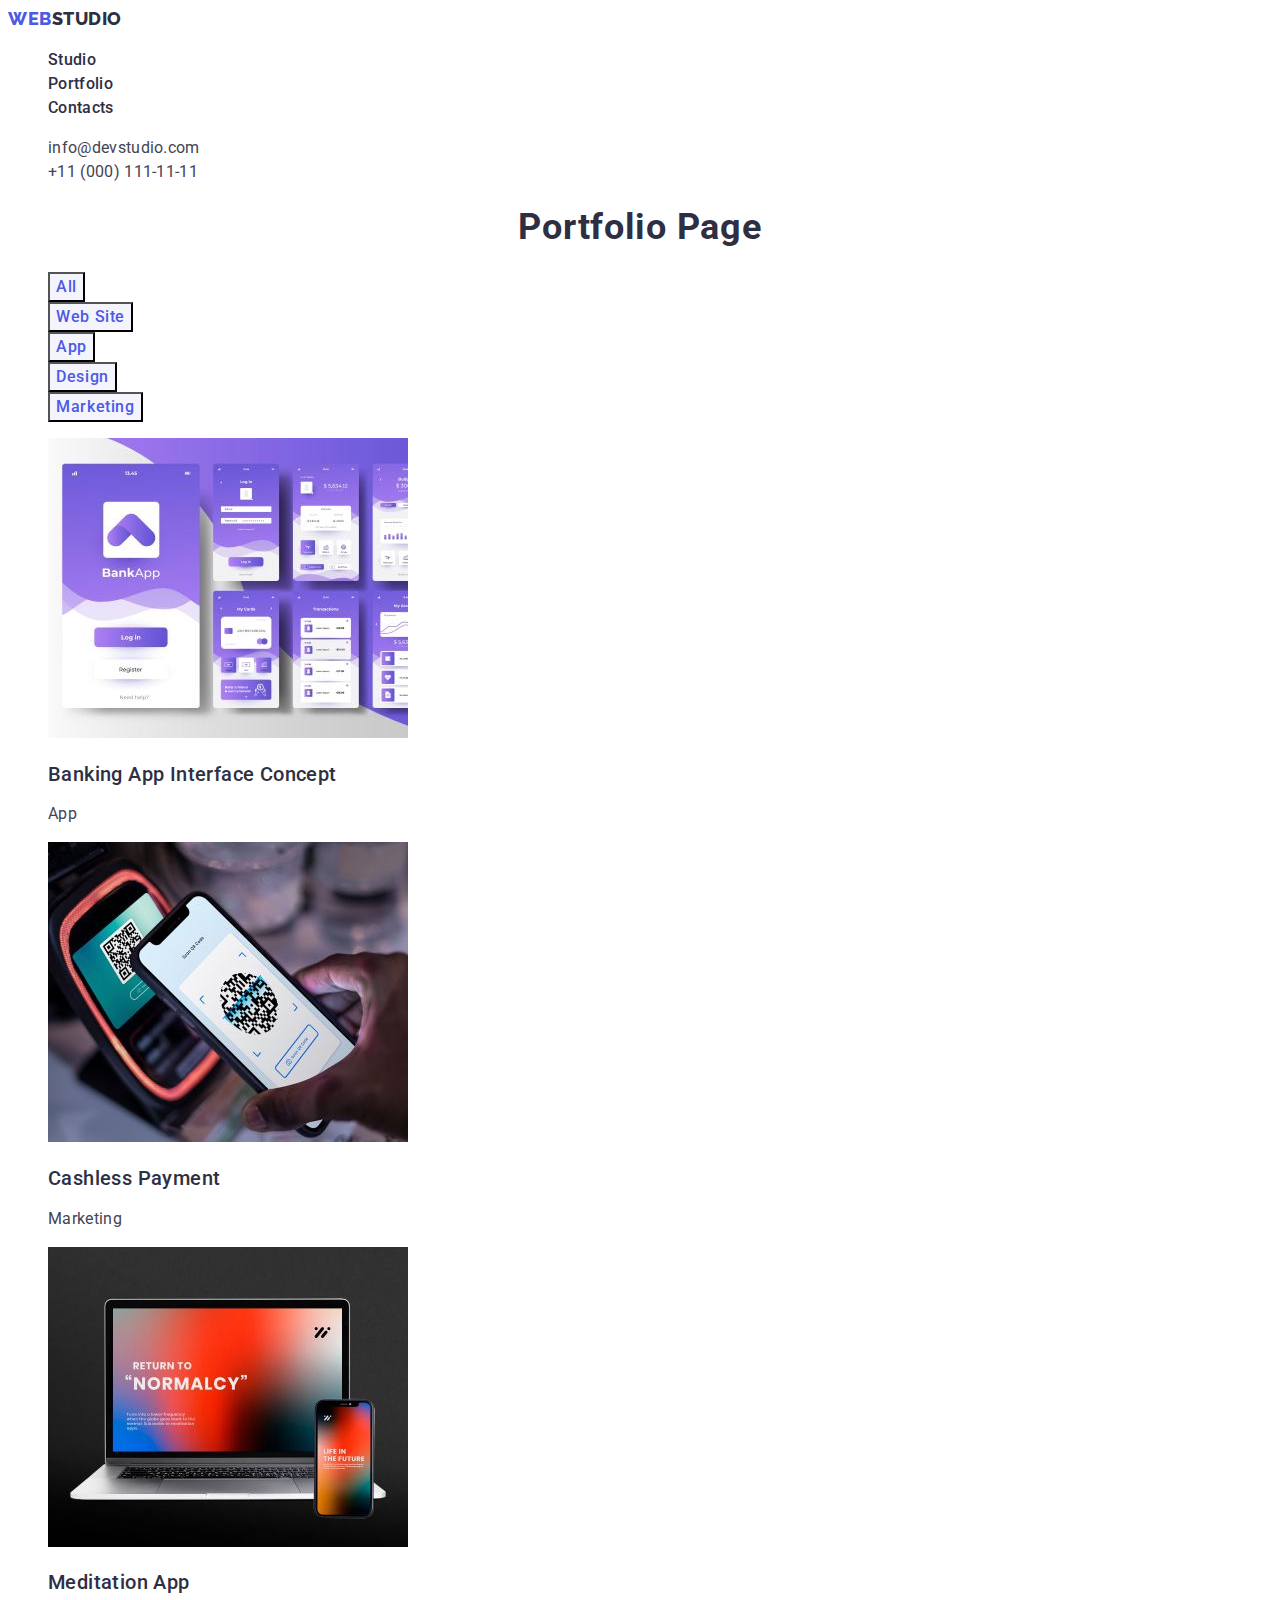
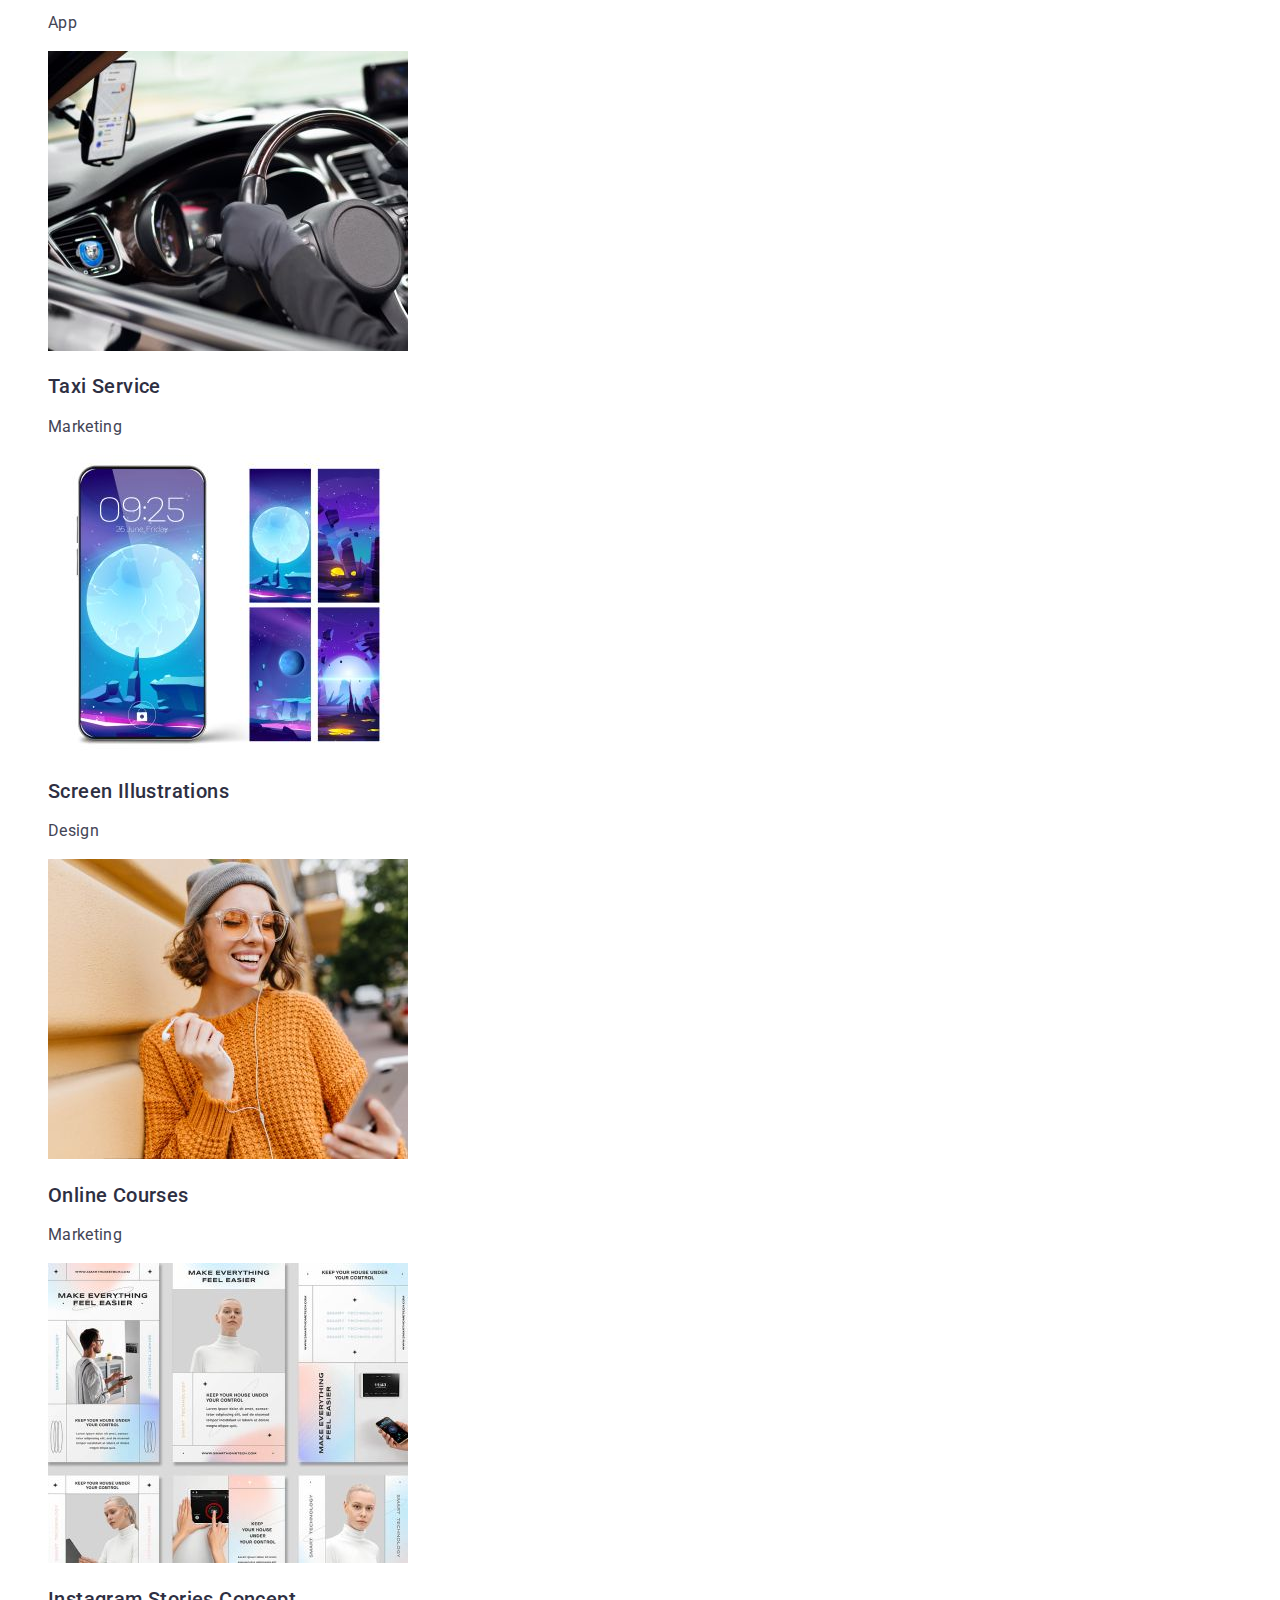
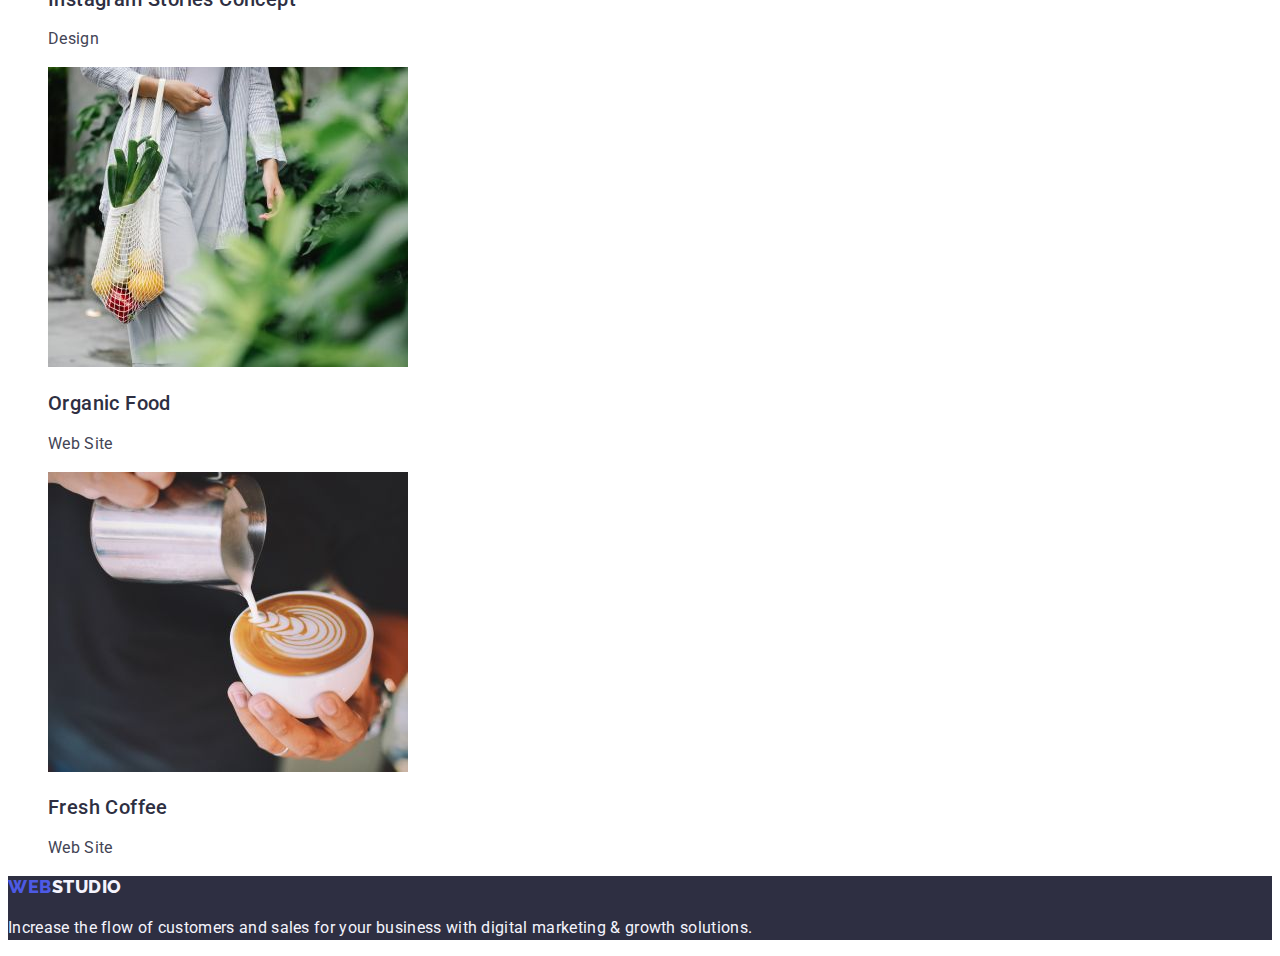
==== portfolio.html @ 9c7119ae "h2-2 done" ====
<!DOCTYPE html>
<html lang="en">
  <!-- HEAD START -->
  <head>
    <!-- META INFORMATION -->
    <meta charset="UTF-8" />
    <meta http-equiv="X-UA-Compatible" content="IE=edge" />
    <meta name="viewport" content="width=device-width, initial-scale=1.0" />
    <meta name="description" content="WebStudio" />
    <!-- TITLE -->
    <title>WebStudio</title>
    <!-- FAVICON -->
    <link
      rel="shortcut icon"
      href="./images/icons/site_logo.svg"
      type="image/svg"
    />
    <!-- NORMALIZE -->
    <link
      rel="stylesheet"
      href="node_modules/modern-normalize/modern-normalize.css"
    />
    <!-- FONTS -->
    <link rel="preconnect" href="https://fonts.googleapis.com" />
    <link rel="preconnect" href="https://fonts.gstatic.com" crossorigin />
    <link
      href="https://fonts.googleapis.com/css2?family=Raleway:wght@800&family=Roboto:wght@400;500;700;900&display=swap"
      rel="stylesheet"
    />
    <!-- STYLES -->
    <link rel="stylesheet" href="./css/styles.css" />
  </head>
  <!-- HEAD END -->
  <!-- ------------------------------------------------------------------------------ -->
  <!-- BODY START -->
  <body>
    <!-- HEADER START -->
    <header class="header">
      <!-- NAVIGATION -->
      <nav class="site-nav">
        <!-- SITE LOGO -->
        <a class="site-logo link" href="./index.html" aria-label="site-logo">
          Web<span class="site-logo-text">Studio</span>
        </a>
        <!-- Link list -->
        <ul class="nav-list list">
          <li class="nav-list-item">
            <a
              class="nav-list-link link"
              href="./index.html"
              aria-label="link to main page"
            >
              Studio
            </a>
          </li>
          <li class="nav-list-item">
            <a
              class="nav-list-link link"
              href="./portfolio.html"
              aria-label="link to portfolio page"
            >
              Portfolio
            </a>
          </li>
          <li class="nav-list-item">
            <a class="nav-list-link link" href="" aria-label="link to contacts"
              >Contacts</a
            >
          </li>
        </ul>
      </nav>
      <!-- CONTACTS -->
      <address class="contacts">
        <ul class="contacts-list list">
          <li class="contacts-list-item">
            <a
              class="contacts-list-link link"
              href="mailto:info@devstudio.com"
              aria-label="email to webstudio team"
            >
              info@devstudio.com
            </a>
          </li>
          <li class="contacts-list-item">
            <a
              class="contacts-list-link link"
              href="tel:+110001111111"
              aria-label="call to webstudio team"
            >
              +11 (000) 111-11-11
            </a>
          </li>
        </ul>
      </address>
    </header>
    <!-- HEADER END -->
    <!-- ------------------------------------------------------------------------------ -->
    <!-- MAIN START -->
    <main>
      <!-- PROJECT SECTION START -->
      <section class="projects">
        <h1 class="title">Portfolio page</h1>
        <!-- FILTERS LIST-->
        <ul class="filters-list list">
          <li class="filters-list-item">
            <button
              class="filters-button button"
              type="button"
              aria-label="all filter"
            >
              All
            </button>
          </li>
          <li class="filters-list-item">
            <button
              class="filters-button button"
              type="button"
              aria-label="website filter"
            >
              Web Site
            </button>
          </li>
          <li class="filters-list-item">
            <button
              class="filters-button button"
              type="button"
              aria-label="app filter"
            >
              App
            </button>
          </li>
          <li class="filters-list-item">
            <button
              class="filters-button button"
              type="button"
              aria-label="design filter"
            >
              Design
            </button>
          </li>
          <li class="filters-list-item">
            <button
              class="filters-button button"
              type="button"
              aria-label="marketing filter"
            >
              Marketing
            </button>
          </li>
        </ul>
        <!-- PROJECT LIST-->
        <ul class="projects-list list">
          <!-- PROJECT 1 -->
          <li>
            <a class="project-list-link link" href="#" aria-label="banking app">
              <img
                src="./images/portfolio/img_1.jpg"
                alt="template banking app"
                width="360"
                height="300"
              />
              <h2 class="subtitle">Banking App Interface Concept</h2>
              <p class="projects-list-description">App</p>
            </a>
          </li>
          <!-- PROJECT 2 -->
          <li>
            <a
              class="project-list-link link"
              href="#"
              aria-label="cashless payment app"
            >
              <img
                src="./images/portfolio/img_2.jpg"
                alt="phone scanning qr-code for pay"
                width="360"
                height="300"
              />
              <h2 class="subtitle">Cashless Payment</h2>
              <p class="projects-list-description">Marketing</p>
            </a>
          </li>
          <!-- PROJECT 3 -->
          <li>
            <a
              class="project-list-link link"
              href="#"
              aria-label="meditation app"
            >
              <img
                src="./images/portfolio/img_3.jpg"
                alt="template meditation app"
                width="360"
                height="300"
              />
              <h2 class="subtitle">Meditation App</h2>
              <p class="projects-list-description">App</p>
            </a>
          </li>
          <!-- PROJECT 4 -->
          <li>
            <a
              class="project-list-link link"
              href="#"
              aria-label="marketing taxi"
            >
              <img
                src="./images/portfolio/img_4.jpg"
                alt="cab driver in car"
                width="360"
                height="300"
              />
              <h2 class="subtitle">Taxi Service</h2>
              <p class="projects-list-description">Marketing</p>
            </a>
          </li>
          <!-- PROJECT 5 -->
          <li>
            <a
              class="project-list-link link"
              href="#"
              aria-label="wallpapers app"
            >
              <img
                src="./images/portfolio/img_5.jpg"
                alt="wallpapers for phones"
                width="360"
                height="300"
              />
              <h2 class="subtitle">Screen Illustrations</h2>
              <p class="projects-list-description">Design</p>
            </a>
          </li>
          <!-- PROJECT 6 -->
          <li>
            <a
              class="project-list-link link"
              href="#"
              aria-label="marketing online courses"
            >
              <img
                src="./images/portfolio/img_6.jpg"
                alt="smiling young woman"
                width="360"
                height="300"
              />
              <h2 class="subtitle">Online Courses</h2>
              <p class="projects-list-description">Marketing</p>
            </a>
          </li>
          <!-- PROJECT 7 -->
          <li>
            <a
              class="project-list-link link"
              href="#"
              aria-label="design stories for instagram"
            >
              <img
                src="./images/portfolio/img_7.jpg"
                alt="template stories for instagram"
                width="360"
                height="300"
              />
              <h2 class="subtitle">Instagram Stories Concept</h2>
              <p class="projects-list-description">Design</p>
            </a>
          </li>
          <!-- PROJECT 8 -->
          <li>
            <a
              class="project-list-link link"
              href="#"
              aria-label="organic food web site"
            >
              <img
                src="./images/portfolio/img_8.jpg"
                alt="women with full bag of organic food "
                width="360"
                height="300"
              />
              <h2 class="subtitle">Organic Food</h2>
              <p class="projects-list-description">Web Site</p>
            </a>
          </li>
          <!-- PROJECT 9 -->
          <li>
            <a
              class="project-list-link link"
              href="#"
              aria-label="fresh coffee web site"
            >
              <img
                src="./images/portfolio/img_9.jpg"
                alt="making cappuccino"
                width="360"
                height="300"
              />
              <h2 class="subtitle">Fresh Coffee</h2>
              <p class="projects-list-description">Web Site</p>
            </a>
          </li>
        </ul>
      </section>
      <!-- PROJECT SECTION END -->
      <!-- ------------------------------------------------------------------------------ -->
    </main>
    <!-- MAIN END -->
    <!-- ------------------------------------------------------------------------------ -->
    <!-- FOOTER START -->
    <footer class="footer">
      <a class="footer-logo link" href="./index.html">
        Web<span class="footer-logo-text">Studio</span>
      </a>
      <p class="footer-description">
        Increase the flow of customers and sales for your business with digital
        marketing &amp; growth solutions.
      </p>
    </footer>
    <!-- FOOTER END -->
    <!-- ------------------------------------------------------------------------------ -->
  </body>
  <!-- BODY END -->
  <!-- ------------------------------------------------------------------------------ -->
</html>
---- css/styles.css ----
/* ------------------------------------------------------------------------------------------------- */
/* VARIABLES */
/* ------------------------------------------------------------------------------------------------- */
:root {
  /* FONTS */
  --primary-font: Roboto, sans-serif;
  --logo-font: Raleway, sans-serif;
  --letter-spacing: 0.02em;
  /* COLORS */
  --primary-brand-color: #4d5ae5;
  --pressed-state-color: #404bbf;
  --dark-color: #2e2f42;
  --success-color: #31d0aa;
  --text-color: #434455;
  --subtle-text-color: #8e8f99;
  --accent-color: #e7e9fc;
  --light-color: #f4f4fd;
  --white-color: #ffffff;
  /*
    --modal-overlay-color:rgb(46, 47, 66,.4);
    --hero-background-color:rgba(46, 47, 66,.7);
    --modal-background-color:linear-gradient(0deg, rgba(46, 47, 66, 0.4), rgba(46, 47, 66, 0.4)),
                                linear-gradient(0deg, #FCFCFC, #FCFCFC)
     */
}
/* ------------------------------------------------------------------------------------------------- */
/* COMMON STYLES START*/
/* ------------------------------------------------------------------------------------------------- */
body {
  font-family: var(--primary-font);
  /* font-size: 16px; */
  line-height: 1.5;
  letter-spacing: var(--letter-spacing);
  color: var(--text-color);
  background-color: var(--white-color);
}
h1,
h2,
h3 {
  text-transform: capitalize;
}

.list {
  list-style: none;
}

.link {
  color: currentColor;
  text-decoration: none;
}
/* h2 */
.title {
  font-size: 36px;
  font-weight: 700;
  line-height: 1.11;
  color: var(--dark-color);
  letter-spacing: var(--letter-spacing);
  text-align: center;
}
/* h3 */
.subtitle {
  font-size: 20px;
  font-weight: 500;
  line-height: 1.2;
  color: var(--dark-color);
  letter-spacing: var(--letter-spacing);
}

.button {
  font-family: inherit;
  font-size: inherit;
  font-weight: 500;
  line-height: 1.5;
  letter-spacing: 0.04em;
  text-align: center;
  /* text-transform: capitalize; */
}
.button:hover,
.button:focus {
  background-color: var(--pressed-state-color);
  cursor: pointer;
}
/* COMMON STYLES END*/

/* ------------------------------------------------------------------------------------------------- */
/* HEADER START*/
/* ------------------------------------------------------------------------------------------------- */

/* NAVIGATION */

/* SITE LOGO */
.site-logo,
.footer-logo {
  font-family: var(--logo-font);
  font-size: 18px;
  font-weight: 800;
  line-height: 1.17;
  color: var(--primary-brand-color);
  text-transform: uppercase;
  letter-spacing: 0.03em;
}

.site-logo-text {
  color: var(--dark-color);
}
/* NAVIGATION LIST */
.nav-list-link {
  font-weight: 500;
  color: var(--dark-color);
}

.nav-list-link:hover,
.nav-list-link:focus {
  color: var(--pressed-state-color);
}

/* ACTIVE PAGE */
.link--active {
  color: var(--pressed-state-color);
}

/* CONTACTS */
.contacts {
  font-style: normal;
  color: var(--text-color);
}
.contacts-list-link[href='mailto:info@devstudio.com']:hover,
.contacts-list-link[href='mailto:info@devstudio.com']:focus {
  color: var(--pressed-state-color);
}

/* HEADER END*/

/* ------------------------------------------------------------------------------------------------- */
/* MAIN START */
/* ------------------------------------------------------------------------------------------------- */

/* HERO */
.hero {
  background-color: var(--dark-color);
  text-align: center;
}
.hero-title {
  font-size: 56px;
  font-weight: 700;
  line-height: 1.07;
  color: var(--white-color);
  letter-spacing: var(--letter-spacing);
}
.hero-title-word {
  text-transform: lowercase;
}

.hero-button {
  color: var(--white-color);
  background-color: var(--primary-brand-color);
}

/* ------------------------------------------------------------------------------------------------- */

/* FEATURES */

/* ------------------------------------------------------------------------------------------------- */

/* SERVICES */

/* ------------------------------------------------------------------------------------------------- */

/* TEAM */

/* ------------------------------------------------------------------------------------------------- */
.team {
  background-color: var(--light-color);
  text-align: center;
}
.team-list-item {
  background-color: var(--white-color);
}
.team-list-description {
  text-transform: capitalize;
}
/* MAIN END */
/* ------------------------------------------------------------------------------------------------- */
/* FOOTER START*/
/* ------------------------------------------------------------------------------------------------- */
.footer {
  background-color: var(--dark-color);
}
.footer-logo-text {
  color: var(--light-color);
}
.footer-description {
  color: var(--light-color);
}

/* FOOTER END */

/* ------------------------------------------------------------------------------------------------- */
/* PORTFOLIO START*/
/* ------------------------------------------------------------------------------------------------- */

/* FILTERS */
.filters-button {
  color: var(--primary-brand-color);
  background-color: var(--light-color);
}
.filters-button:hover,
.filters-button:focus {
  color: var(--white-color);
}
/* PROJECTS */
.projects-list-description {
  text-transform: capitalize;
}
/* PORTFOLIO END*/
/* ------------------------------------------------------------------------------------------------- */
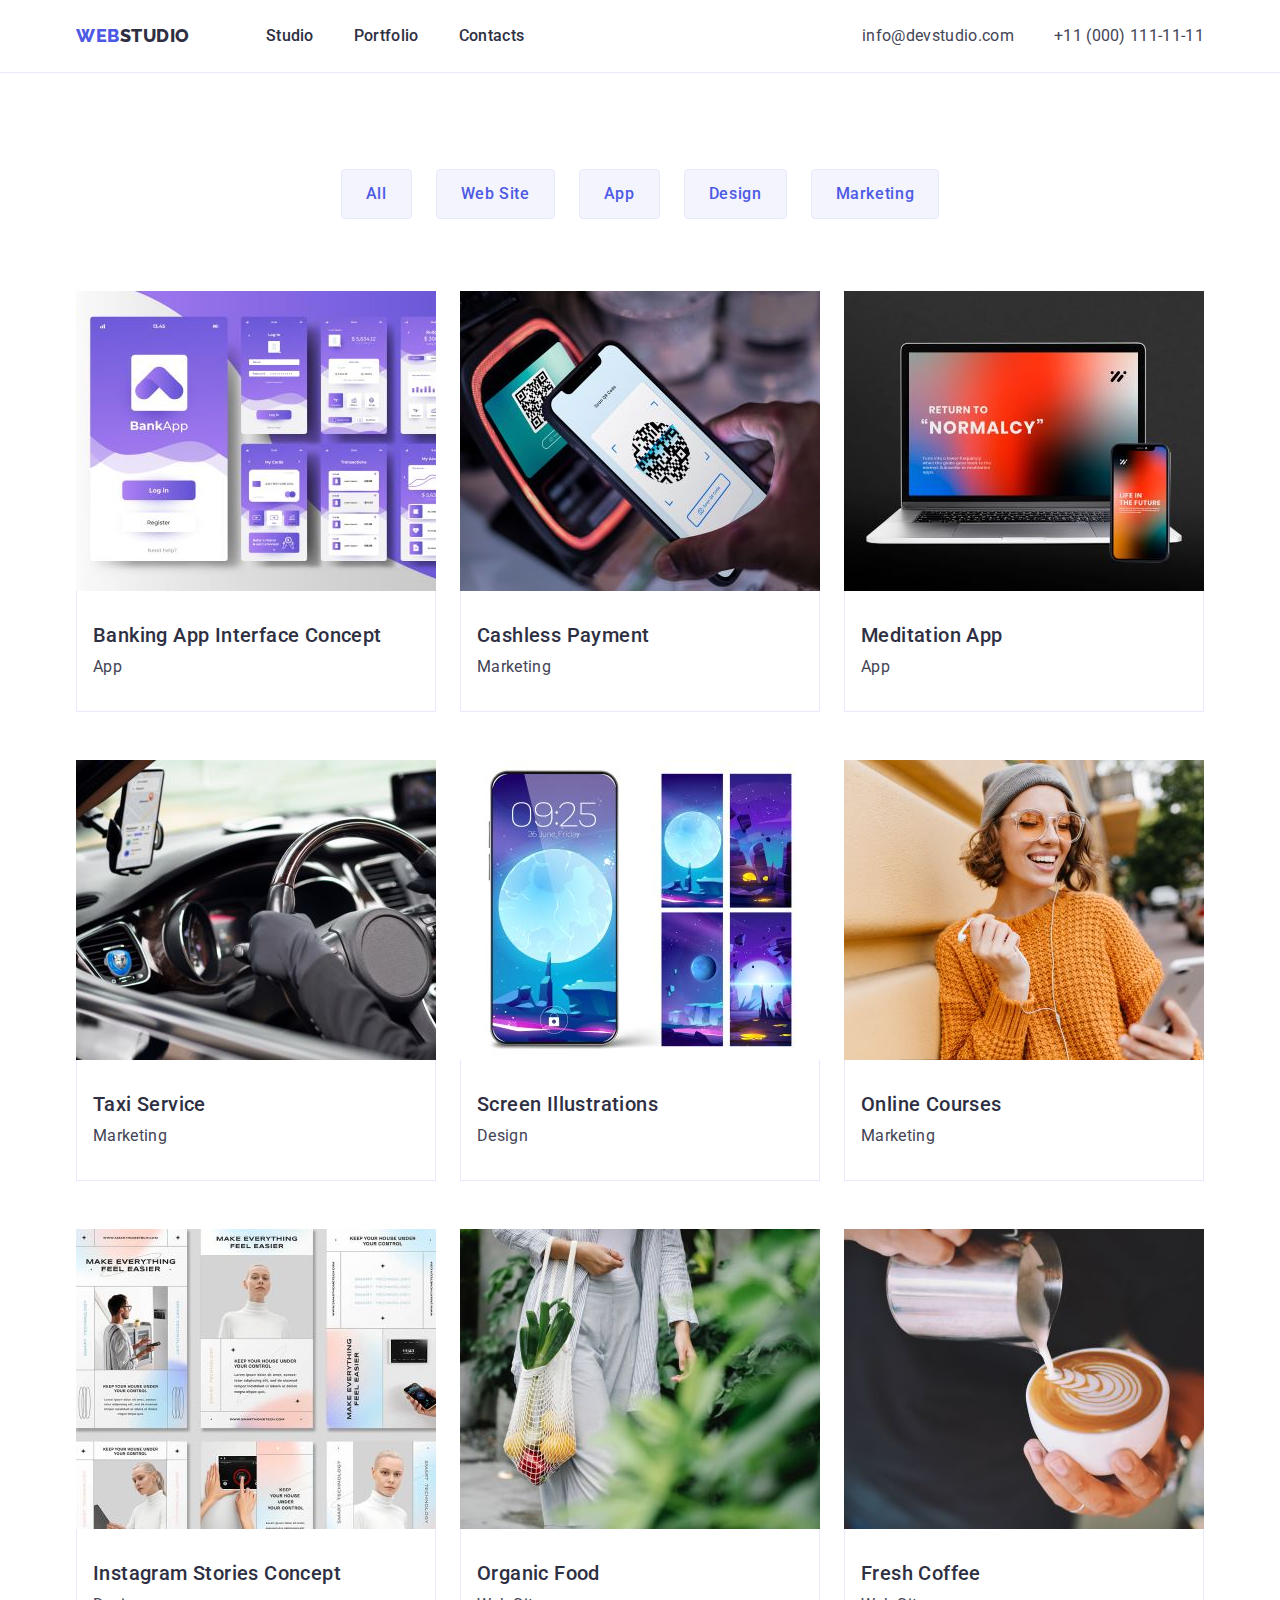
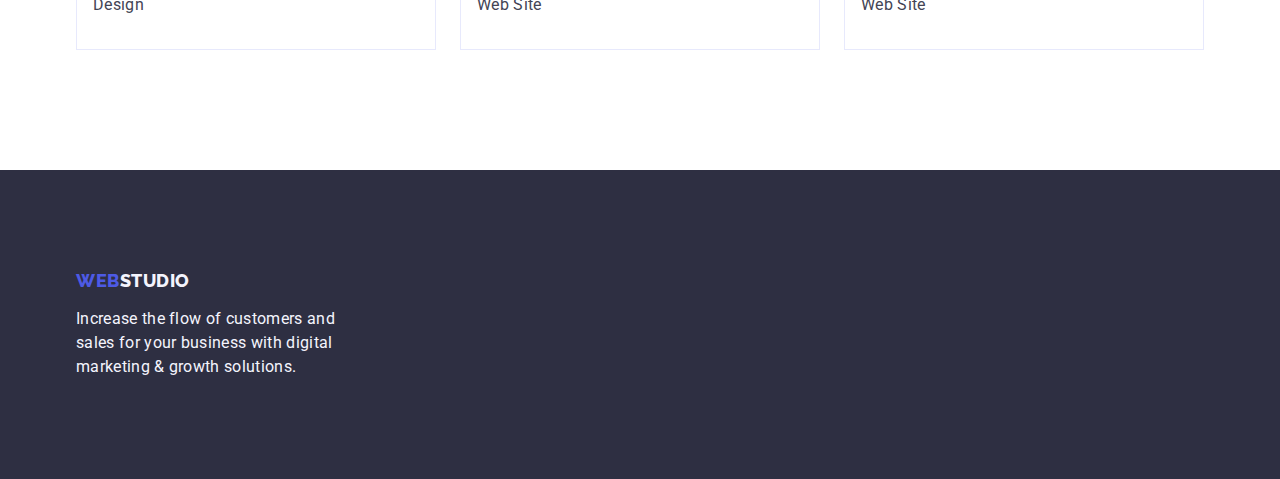
==== commit fbb9a189: "hw-03-done" ====
--- a/portfolio.html
+++ b/portfolio.html
@@ -18,7 +18,7 @@
     <!-- NORMALIZE -->
     <link
       rel="stylesheet"
-      href="node_modules/modern-normalize/modern-normalize.css"
+      href="https://cdnjs.cloudflare.com/ajax/libs/modern-normalize/2.0.0/modern-normalize.min.css"
     />
     <!-- FONTS -->
     <link rel="preconnect" href="https://fonts.googleapis.com" />
@@ -36,270 +36,299 @@
   <body>
     <!-- HEADER START -->
     <header class="header">
-      <!-- NAVIGATION -->
-      <nav class="site-nav">
-        <!-- SITE LOGO -->
-        <a class="site-logo link" href="./index.html" aria-label="site-logo">
-          Web<span class="site-logo-text">Studio</span>
-        </a>
-        <!-- Link list -->
-        <ul class="nav-list list">
-          <li class="nav-list-item">
-            <a
-              class="nav-list-link link"
-              href="./index.html"
-              aria-label="link to main page"
-            >
-              Studio
-            </a>
-          </li>
-          <li class="nav-list-item">
-            <a
-              class="nav-list-link link"
-              href="./portfolio.html"
-              aria-label="link to portfolio page"
-            >
-              Portfolio
-            </a>
-          </li>
-          <li class="nav-list-item">
-            <a class="nav-list-link link" href="" aria-label="link to contacts"
-              >Contacts</a
-            >
-          </li>
-        </ul>
-      </nav>
-      <!-- CONTACTS -->
-      <address class="contacts">
-        <ul class="contacts-list list">
-          <li class="contacts-list-item">
-            <a
-              class="contacts-list-link link"
-              href="mailto:info@devstudio.com"
-              aria-label="email to webstudio team"
-            >
-              info@devstudio.com
-            </a>
-          </li>
-          <li class="contacts-list-item">
-            <a
-              class="contacts-list-link link"
-              href="tel:+110001111111"
-              aria-label="call to webstudio team"
-            >
-              +11 (000) 111-11-11
-            </a>
-          </li>
-        </ul>
-      </address>
+      <div class="container centered">
+        <!-- NAVIGATION -->
+        <nav class="site-nav centered">
+          <!-- SITE LOGO -->
+          <a class="site-logo link" href="./index.html" aria-label="site-logo">
+            Web<span class="site-logo--light">Studio</span>
+          </a>
+          <!-- Link list -->
+          <ul class="nav-list centered list">
+            <li class="nav-list-item">
+              <a
+                class="nav-list-link link"
+                href="./index.html"
+                aria-label="link to main page"
+              >
+                Studio
+              </a>
+            </li>
+            <li class="nav-list-item">
+              <a
+                class="nav-list-link link"
+                href="./portfolio.html"
+                aria-label="link to portfolio page"
+              >
+                Portfolio
+              </a>
+            </li>
+            <li class="nav-list-item">
+              <a
+                class="nav-list-link link"
+                href=""
+                aria-label="link to contacts"
+                >Contacts</a
+              >
+            </li>
+          </ul>
+        </nav>
+        <!-- CONTACTS -->
+        <address class="contacts">
+          <ul class="contacts-list centered list">
+            <li class="contacts-list-item">
+              <a
+                class="contacts-list-link link"
+                href="mailto:info@devstudio.com"
+                aria-label="email to webstudio team"
+              >
+                info@devstudio.com
+              </a>
+            </li>
+            <li class="contacts-list-item">
+              <a
+                class="contacts-list-link link"
+                href="tel:+110001111111"
+                aria-label="call to webstudio team"
+              >
+                +11 (000) 111-11-11
+              </a>
+            </li>
+          </ul>
+        </address>
+      </div>
     </header>
     <!-- HEADER END -->
     <!-- ------------------------------------------------------------------------------ -->
     <!-- MAIN START -->
     <main>
       <!-- PROJECT SECTION START -->
-      <section class="projects">
-        <h1 class="title">Portfolio page</h1>
-        <!-- FILTERS LIST-->
-        <ul class="filters-list list">
-          <li class="filters-list-item">
-            <button
-              class="filters-button button"
-              type="button"
-              aria-label="all filter"
-            >
-              All
-            </button>
-          </li>
-          <li class="filters-list-item">
-            <button
-              class="filters-button button"
-              type="button"
-              aria-label="website filter"
-            >
-              Web Site
-            </button>
-          </li>
-          <li class="filters-list-item">
-            <button
-              class="filters-button button"
-              type="button"
-              aria-label="app filter"
-            >
-              App
-            </button>
-          </li>
-          <li class="filters-list-item">
-            <button
-              class="filters-button button"
-              type="button"
-              aria-label="design filter"
-            >
-              Design
-            </button>
-          </li>
-          <li class="filters-list-item">
-            <button
-              class="filters-button button"
-              type="button"
-              aria-label="marketing filter"
-            >
-              Marketing
-            </button>
-          </li>
-        </ul>
-        <!-- PROJECT LIST-->
-        <ul class="projects-list list">
-          <!-- PROJECT 1 -->
-          <li>
-            <a class="project-list-link link" href="#" aria-label="banking app">
-              <img
-                src="./images/portfolio/img_1.jpg"
-                alt="template banking app"
-                width="360"
-                height="300"
-              />
-              <h2 class="subtitle">Banking App Interface Concept</h2>
-              <p class="projects-list-description">App</p>
-            </a>
-          </li>
-          <!-- PROJECT 2 -->
-          <li>
-            <a
-              class="project-list-link link"
-              href="#"
-              aria-label="cashless payment app"
-            >
-              <img
-                src="./images/portfolio/img_2.jpg"
-                alt="phone scanning qr-code for pay"
-                width="360"
-                height="300"
-              />
-              <h2 class="subtitle">Cashless Payment</h2>
-              <p class="projects-list-description">Marketing</p>
-            </a>
-          </li>
-          <!-- PROJECT 3 -->
-          <li>
-            <a
-              class="project-list-link link"
-              href="#"
-              aria-label="meditation app"
-            >
-              <img
-                src="./images/portfolio/img_3.jpg"
-                alt="template meditation app"
-                width="360"
-                height="300"
-              />
-              <h2 class="subtitle">Meditation App</h2>
-              <p class="projects-list-description">App</p>
-            </a>
-          </li>
-          <!-- PROJECT 4 -->
-          <li>
-            <a
-              class="project-list-link link"
-              href="#"
-              aria-label="marketing taxi"
-            >
-              <img
-                src="./images/portfolio/img_4.jpg"
-                alt="cab driver in car"
-                width="360"
-                height="300"
-              />
-              <h2 class="subtitle">Taxi Service</h2>
-              <p class="projects-list-description">Marketing</p>
-            </a>
-          </li>
-          <!-- PROJECT 5 -->
-          <li>
-            <a
-              class="project-list-link link"
-              href="#"
-              aria-label="wallpapers app"
-            >
-              <img
-                src="./images/portfolio/img_5.jpg"
-                alt="wallpapers for phones"
-                width="360"
-                height="300"
-              />
-              <h2 class="subtitle">Screen Illustrations</h2>
-              <p class="projects-list-description">Design</p>
-            </a>
-          </li>
-          <!-- PROJECT 6 -->
-          <li>
-            <a
-              class="project-list-link link"
-              href="#"
-              aria-label="marketing online courses"
-            >
-              <img
-                src="./images/portfolio/img_6.jpg"
-                alt="smiling young woman"
-                width="360"
-                height="300"
-              />
-              <h2 class="subtitle">Online Courses</h2>
-              <p class="projects-list-description">Marketing</p>
-            </a>
-          </li>
-          <!-- PROJECT 7 -->
-          <li>
-            <a
-              class="project-list-link link"
-              href="#"
-              aria-label="design stories for instagram"
-            >
-              <img
-                src="./images/portfolio/img_7.jpg"
-                alt="template stories for instagram"
-                width="360"
-                height="300"
-              />
-              <h2 class="subtitle">Instagram Stories Concept</h2>
-              <p class="projects-list-description">Design</p>
-            </a>
-          </li>
-          <!-- PROJECT 8 -->
-          <li>
-            <a
-              class="project-list-link link"
-              href="#"
-              aria-label="organic food web site"
-            >
-              <img
-                src="./images/portfolio/img_8.jpg"
-                alt="women with full bag of organic food "
-                width="360"
-                height="300"
-              />
-              <h2 class="subtitle">Organic Food</h2>
-              <p class="projects-list-description">Web Site</p>
-            </a>
-          </li>
-          <!-- PROJECT 9 -->
-          <li>
-            <a
-              class="project-list-link link"
-              href="#"
-              aria-label="fresh coffee web site"
-            >
-              <img
-                src="./images/portfolio/img_9.jpg"
-                alt="making cappuccino"
-                width="360"
-                height="300"
-              />
-              <h2 class="subtitle">Fresh Coffee</h2>
-              <p class="projects-list-description">Web Site</p>
-            </a>
-          </li>
-        </ul>
+      <section class="portfolio section">
+        <div class="container">
+          <h1 class="visually-hidden">Portfolio page</h1>
+          <!-- FILTERS LIST-->
+          <ul class="filters-list list">
+            <li class="filters-list-item">
+              <button
+                class="filters-button button"
+                type="button"
+                aria-label="all filter"
+              >
+                All
+              </button>
+            </li>
+            <li class="filters-list-item">
+              <button
+                class="filters-button button"
+                type="button"
+                aria-label="website filter"
+              >
+                Web Site
+              </button>
+            </li>
+            <li class="filters-list-item">
+              <button
+                class="filters-button button"
+                type="button"
+                aria-label="app filter"
+              >
+                App
+              </button>
+            </li>
+            <li class="filters-list-item">
+              <button
+                class="filters-button button"
+                type="button"
+                aria-label="design filter"
+              >
+                Design
+              </button>
+            </li>
+            <li class="filters-list-item">
+              <button
+                class="filters-button button"
+                type="button"
+                aria-label="marketing filter"
+              >
+                Marketing
+              </button>
+            </li>
+          </ul>
+          <!-- PROJECT LIST-->
+          <ul class="projects-list list">
+            <!-- PROJECT 1 -->
+            <li class="projects-list-item">
+              <a
+                class="project-list-link link"
+                href="#"
+                aria-label="banking app"
+              >
+                <img
+                  src="./images/portfolio/img_1.jpg"
+                  alt="template banking app"
+                  width="360"
+                  height="300"
+                />
+                <div class="projects-list-wrapper">
+                  <h2 class="subtitle">Banking App Interface Concept</h2>
+                  <p class="projects-list-description">App</p>
+                </div>
+              </a>
+            </li>
+            <!-- PROJECT 2 -->
+            <li class="projects-list-item">
+              <a
+                class="project-list-link link"
+                href="#"
+                aria-label="cashless payment app"
+              >
+                <img
+                  src="./images/portfolio/img_2.jpg"
+                  alt="phone scanning qr-code for pay"
+                  width="360"
+                  height="300"
+                />
+                <div class="projects-list-wrapper">
+                  <h2 class="subtitle">Cashless Payment</h2>
+                  <p class="projects-list-description">Marketing</p>
+                </div>
+              </a>
+            </li>
+            <!-- PROJECT 3 -->
+            <li class="projects-list-item">
+              <a
+                class="project-list-link link"
+                href="#"
+                aria-label="meditation app"
+              >
+                <img
+                  src="./images/portfolio/img_3.jpg"
+                  alt="template meditation app"
+                  width="360"
+                  height="300"
+                />
+                <div class="projects-list-wrapper">
+                  <h2 class="subtitle">Meditation App</h2>
+                  <p class="projects-list-description">App</p>
+                </div>
+              </a>
+            </li>
+            <!-- PROJECT 4 -->
+            <li class="projects-list-item">
+              <a
+                class="project-list-link link"
+                href="#"
+                aria-label="marketing taxi"
+              >
+                <img
+                  src="./images/portfolio/img_4.jpg"
+                  alt="cab driver in car"
+                  width="360"
+                  height="300"
+                />
+                <div class="projects-list-wrapper">
+                  <h2 class="subtitle">Taxi Service</h2>
+                  <p class="projects-list-description">Marketing</p>
+                </div>
+              </a>
+            </li>
+            <!-- PROJECT 5 -->
+            <li class="projects-list-item">
+              <a
+                class="project-list-link link"
+                href="#"
+                aria-label="wallpapers app"
+              >
+                <img
+                  src="./images/portfolio/img_5.jpg"
+                  alt="wallpapers for phones"
+                  width="360"
+                  height="300"
+                />
+                <div class="projects-list-wrapper">
+                  <h2 class="subtitle">Screen Illustrations</h2>
+                  <p class="projects-list-description">Design</p>
+                </div>
+              </a>
+            </li>
+            <!-- PROJECT 6 -->
+            <li class="projects-list-item">
+              <a
+                class="project-list-link link"
+                href="#"
+                aria-label="marketing online courses"
+              >
+                <img
+                  src="./images/portfolio/img_6.jpg"
+                  alt="smiling young woman"
+                  width="360"
+                  height="300"
+                />
+                <div class="projects-list-wrapper">
+                  <h2 class="subtitle">Online Courses</h2>
+                  <p class="projects-list-description">Marketing</p>
+                </div>
+              </a>
+            </li>
+            <!-- PROJECT 7 -->
+            <li class="projects-list-item">
+              <a
+                class="project-list-link link"
+                href="#"
+                aria-label="design stories for instagram"
+              >
+                <img
+                  src="./images/portfolio/img_7.jpg"
+                  alt="template stories for instagram"
+                  width="360"
+                  height="300"
+                />
+                <div class="projects-list-wrapper">
+                  <h2 class="subtitle">Instagram Stories Concept</h2>
+                  <p class="projects-list-description">Design</p>
+                </div>
+              </a>
+            </li>
+            <!-- PROJECT 8 -->
+            <li class="projects-list-item">
+              <a
+                class="project-list-link link"
+                href="#"
+                aria-label="organic food web site"
+              >
+                <img
+                  src="./images/portfolio/img_8.jpg"
+                  alt="women with full bag of organic food "
+                  width="360"
+                  height="300"
+                />
+                <div class="projects-list-wrapper">
+                  <h2 class="subtitle">Organic Food</h2>
+                  <p class="projects-list-description">Web Site</p>
+                </div>
+              </a>
+            </li>
+            <!-- PROJECT 9 -->
+            <li class="projects-list-item">
+              <a
+                class="project-list-link link"
+                href="#"
+                aria-label="fresh coffee web site"
+              >
+                <img
+                  src="./images/portfolio/img_9.jpg"
+                  alt="making cappuccino"
+                  width="360"
+                  height="300"
+                />
+                <div class="projects-list-wrapper">
+                  <h2 class="subtitle">Fresh Coffee</h2>
+                  <p class="projects-list-description">Web Site</p>
+                </div>
+              </a>
+            </li>
+          </ul>
+        </div>
       </section>
       <!-- PROJECT SECTION END -->
       <!-- ------------------------------------------------------------------------------ -->
@@ -308,13 +337,15 @@
     <!-- ------------------------------------------------------------------------------ -->
     <!-- FOOTER START -->
     <footer class="footer">
-      <a class="footer-logo link" href="./index.html">
-        Web<span class="footer-logo-text">Studio</span>
-      </a>
-      <p class="footer-description">
-        Increase the flow of customers and sales for your business with digital
-        marketing &amp; growth solutions.
-      </p>
+      <div class="container">
+        <a class="site-logo link" href="./index.html">
+          Web<span class="site-logo--dark">Studio</span>
+        </a>
+        <p class="footer-description">
+          Increase the flow of customers and sales for your business with
+          digital marketing &amp; growth solutions.
+        </p>
+      </div>
     </footer>
     <!-- FOOTER END -->
     <!-- ------------------------------------------------------------------------------ -->
--- a/css/styles.css
+++ b/css/styles.css
@@ -1,6 +1,8 @@
-/* ------------------------------------------------------------------------------------------------- */
-/* VARIABLES */
-/* ------------------------------------------------------------------------------------------------- */
+/**
+  |============================
+  | VARIABLES
+  |============================
+*/
 :root {
   /* FONTS */
   --primary-font: Roboto, sans-serif;
@@ -22,75 +24,144 @@
     --modal-background-color:linear-gradient(0deg, rgba(46, 47, 66, 0.4), rgba(46, 47, 66, 0.4)),
                                 linear-gradient(0deg, #FCFCFC, #FCFCFC)
      */
-}
-/* ------------------------------------------------------------------------------------------------- */
-/* COMMON STYLES START*/
-/* ------------------------------------------------------------------------------------------------- */
+  /* size */
+  --desktop-width: 1158px;
+  --container-padding: 15px;
+  /* list-gap */
+  --list-gap: 24px;
+}
+/**
+  |============================
+  | BASE STYLES START
+  |============================
+*/
+/* RESET STYLES */
+*,
+*::before,
+*::after {
+  margin: 0;
+  padding: 0;
+  /* outline: 1px solid tomato; */
+}
+.list {
+  list-style: none;
+}
+
+.link {
+  display: block;
+  color: currentColor;
+  text-decoration: none;
+}
+img {
+  display: block;
+  max-width: 100%;
+  height: auto;
+}
+/* ------------------------------------------------------------------------------------------------- */
+/*VISUALLY HIDDEN*/
+.visually-hidden {
+  position: absolute;
+  width: 1px;
+  height: 1px;
+  margin: -1px;
+  border: 0;
+  padding: 0;
+  white-space: nowrap;
+  clip-path: inset(100%);
+  clip: rect(0 0 0 0);
+  overflow: hidden;
+}
+/* ------------------------------------------------------------------------------------------------- */
+/* BODY */
 body {
   font-family: var(--primary-font);
-  /* font-size: 16px; */
   line-height: 1.5;
   letter-spacing: var(--letter-spacing);
   color: var(--text-color);
   background-color: var(--white-color);
 }
+/* CONTAINER */
+.container {
+  max-width: var(--desktop-width);
+  margin: 0 auto;
+  padding: 0 var(--container-padding);
+}
+/* SECTION */
+.section {
+  padding: 120px 0;
+}
+/* h1-h3 */
 h1,
 h2,
 h3 {
   text-transform: capitalize;
 }
 
-.list {
-  list-style: none;
-}
-
-.link {
-  color: currentColor;
-  text-decoration: none;
-}
-/* h2 */
+/* h2-index */
 .title {
   font-size: 36px;
-  font-weight: 700;
   line-height: 1.11;
   color: var(--dark-color);
   letter-spacing: var(--letter-spacing);
   text-align: center;
 }
-/* h3 */
+/* h3-index
+   h2-portfolio */
 .subtitle {
+  margin-bottom: 8px;
   font-size: 20px;
   font-weight: 500;
   line-height: 1.2;
   color: var(--dark-color);
   letter-spacing: var(--letter-spacing);
 }
-
+/* BUTTON */
 .button {
+  display: block;
+  padding: 16px 32px;
   font-family: inherit;
   font-size: inherit;
   font-weight: 500;
   line-height: 1.5;
   letter-spacing: 0.04em;
-  text-align: center;
-  /* text-transform: capitalize; */
+  border: none;
+  border-radius: 4px;
+  cursor: pointer;
 }
 .button:hover,
 .button:focus {
   background-color: var(--pressed-state-color);
-  cursor: pointer;
-}
-/* COMMON STYLES END*/
-
-/* ------------------------------------------------------------------------------------------------- */
-/* HEADER START*/
-/* ------------------------------------------------------------------------------------------------- */
+}
+/* CENTERED */
+.centered {
+  display: flex;
+  justify-content: center;
+  align-items: center;
+}
+/**
+  |============================
+  | BASE STYLES END
+  |============================
+*/
+/**
+  |============================
+  | HEADER START
+  |============================
+*/
+.header {
+  border-bottom: 1px solid var(--accent-color);
+}
 
 /* NAVIGATION */
-
+.site-nav {
+  margin-right: auto;
+}
+.nav-list-item:not(:last-child) {
+  margin-right: 40px;
+}
 /* SITE LOGO */
-.site-logo,
-.footer-logo {
+.site-logo {
+  display: inline-block;
   font-family: var(--logo-font);
   font-size: 18px;
   font-weight: 800;
@@ -100,8 +171,14 @@
   letter-spacing: 0.03em;
 }
 
-.site-logo-text {
+.site-logo--light {
   color: var(--dark-color);
+}
+.site-logo--dark {
+  color: var(--light-color);
+}
+.site-nav .site-logo {
+  margin-right: 76px;
 }
 /* NAVIGATION LIST */
 .nav-list-link {
@@ -113,7 +190,10 @@
 .nav-list-link:focus {
   color: var(--pressed-state-color);
 }
-
+.nav-list-link,
+.contacts-list-link {
+  padding: 24px 0;
+}
 /* ACTIVE PAGE */
 .link--active {
   color: var(--pressed-state-color);
@@ -124,25 +204,34 @@
   font-style: normal;
   color: var(--text-color);
 }
-.contacts-list-link[href='mailto:info@devstudio.com']:hover,
+.contacts-list-item:first-child {
+  margin-right: 40px;
+}
+.contacts-list-item:first-child:hover,
 .contacts-list-link[href='mailto:info@devstudio.com']:focus {
   color: var(--pressed-state-color);
 }
 
-/* HEADER END*/
-
-/* ------------------------------------------------------------------------------------------------- */
-/* MAIN START */
-/* ------------------------------------------------------------------------------------------------- */
-
+/**
+  |============================
+  | HEADER END
+  |============================
+*/
+/**
+  |============================
+  | MAIN START
+  |============================
+*/
 /* HERO */
 .hero {
+  padding: 188px 0;
   background-color: var(--dark-color);
   text-align: center;
 }
 .hero-title {
+  max-width: 496px;
+  margin: 0 auto 48px;
   font-size: 56px;
-  font-weight: 700;
   line-height: 1.07;
   color: var(--white-color);
   letter-spacing: var(--letter-spacing);
@@ -152,65 +241,162 @@
 }
 
 .hero-button {
+  margin: auto;
+  min-width: 169px;
+  min-height: 56px;
   color: var(--white-color);
   background-color: var(--primary-brand-color);
-}
-
-/* ------------------------------------------------------------------------------------------------- */
-
+  box-shadow: 0px 4px 4px 0px rgba(0, 0, 0, 0.15);
+}
+
+/* ------------------------------------------------------------------------------------------------- */
 /* FEATURES */
 
-/* ------------------------------------------------------------------------------------------------- */
-
+.features-list {
+  display: flex;
+  gap: 24px;
+}
+.features-list-item {
+  flex-basis: calc(
+    (var(--desktop-width) - 2 * var(--container-padding) - 3 * var(--list-gap)) /
+      4
+  );
+}
+/* .features-list-item */
+
+/* ------------------------------------------------------------------------------------------------- */
 /* SERVICES */
-
-/* ------------------------------------------------------------------------------------------------- */
-
+.services {
+  padding-top: 0;
+}
+
+.services .title {
+  margin-bottom: 72px;
+}
+.services-list {
+  display: flex;
+  gap: 24px;
+}
+.services-list-item {
+  flex-basis: calc(
+    (var(--desktop-width) - 2 * var(--container-padding) - 2 * var(--list-gap)) /
+      3
+  );
+}
+/* ------------------------------------------------------------------------------------------------- */
 /* TEAM */
-
-/* ------------------------------------------------------------------------------------------------- */
 .team {
   background-color: var(--light-color);
   text-align: center;
 }
+.team .title {
+  margin-bottom: 72px;
+}
+.team-list {
+  display: flex;
+  gap: 24px;
+}
 .team-list-item {
+  flex-basis: calc(
+    (var(--desktop-width) - 2 * var(--container-padding) - 3 * var(--list-gap)) /
+      4
+  );
   background-color: var(--white-color);
-}
+  border-radius: 0px 0px 4px 4px;
+  box-shadow: 0px 2px 1px 0px #2e2f4214, 0px 1px 1px 0px #2e2f4229,
+    0px 1px 6px 0px #2e2f4214;
+}
+.team-list-wrapper {
+  padding: 32px 0;
+}
+
 .team-list-description {
   text-transform: capitalize;
 }
-/* MAIN END */
-/* ------------------------------------------------------------------------------------------------- */
-/* FOOTER START*/
-/* ------------------------------------------------------------------------------------------------- */
+/**
+  |============================
+  | MAIN END
+  |============================
+*/
+/**
+  |============================
+  | FOOTER START
+  |============================
+*/
 .footer {
+  padding: 100px 0;
   background-color: var(--dark-color);
 }
-.footer-logo-text {
+.footer .site-logo {
+  margin-bottom: 16px;
+}
+
+.footer-description {
+  max-width: 264px;
   color: var(--light-color);
 }
-.footer-description {
-  color: var(--light-color);
-}
-
-/* FOOTER END */
-
-/* ------------------------------------------------------------------------------------------------- */
-/* PORTFOLIO START*/
-/* ------------------------------------------------------------------------------------------------- */
-
+/**
+  |============================
+  | FOOTER END
+  |============================
+*/
+/**
+  |============================
+  | PORTFOLIO START
+  |============================
+*/
+.portfolio {
+  padding-top: 96px;
+}
 /* FILTERS */
+.filters-list {
+  display: flex;
+  justify-content: center;
+  margin-bottom: 72px;
+}
+.filters-list-item:not(:last-child) {
+  margin-right: 24px;
+}
 .filters-button {
+  padding: 12px 24px;
+  min-width: 69px;
+  min-height: 48px;
   color: var(--primary-brand-color);
   background-color: var(--light-color);
+  border: 1px solid var(--accent-color);
 }
 .filters-button:hover,
 .filters-button:focus {
   color: var(--white-color);
-}
+  border-color: transparent;
+  box-shadow: 0px 2px 2px 0px rgba(0, 0, 0, 0.12),
+    0px 2px 1px 0px rgba(0, 0, 0, 0.08), 0px 3px 1px 0px rgba(0, 0, 0, 0.1);
+}
+/* ------------------------------------------------------------------------------------------------- */
 /* PROJECTS */
+.projects-list {
+  display: flex;
+  flex-wrap: wrap;
+  gap: calc(var(--list-gap) * 2);
+  column-gap: var(--list-gap);
+}
+.projects-list-item {
+  flex-basis: calc(
+    (var(--desktop-width) - 2 * var(--container-padding) - 2 * var(--list-gap)) /
+      3
+  );
+}
+
 .projects-list-description {
   text-transform: capitalize;
 }
-/* PORTFOLIO END*/
-/* ------------------------------------------------------------------------------------------------- */
+.projects-list-wrapper {
+  padding: 32px 16px;
+  border: 1px solid var(--accent-color);
+  border-top: 0px;
+}
+/**
+  |============================
+  | PORTFOLIO END
+  |============================
+*/
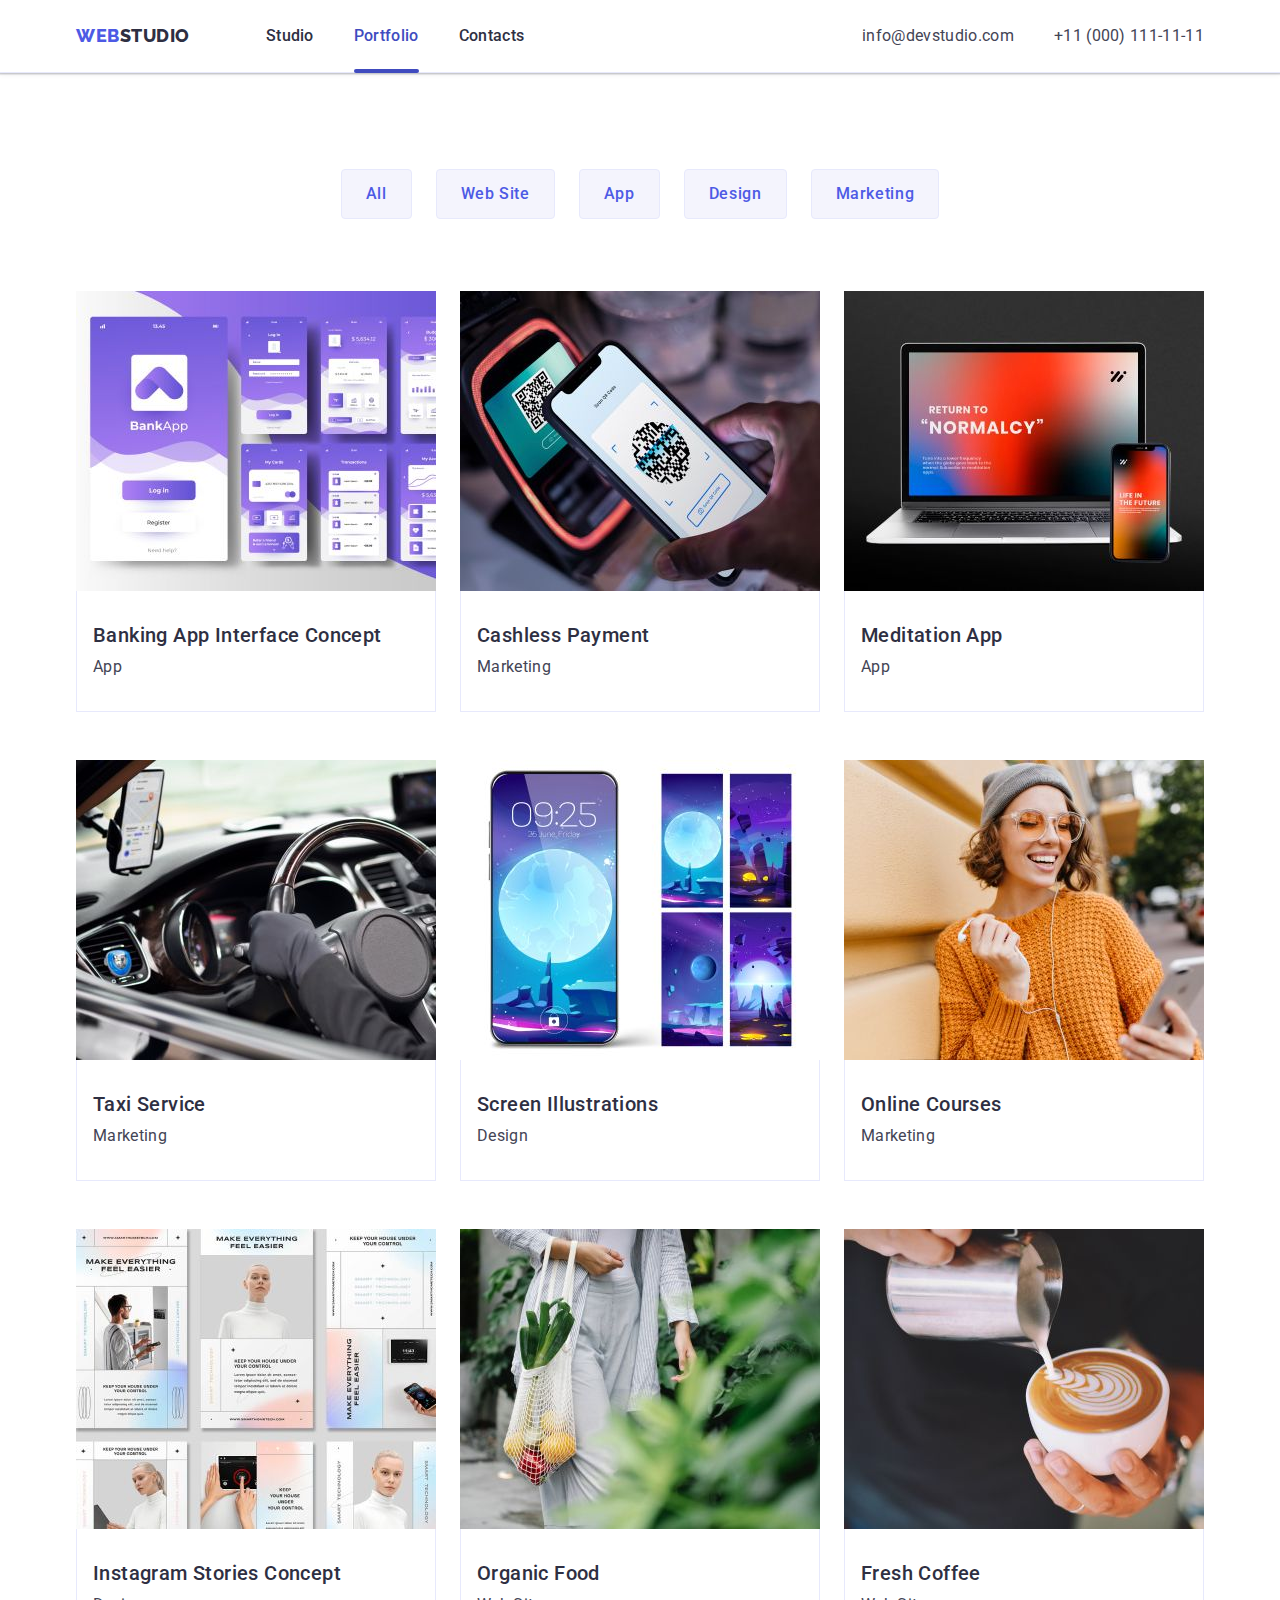
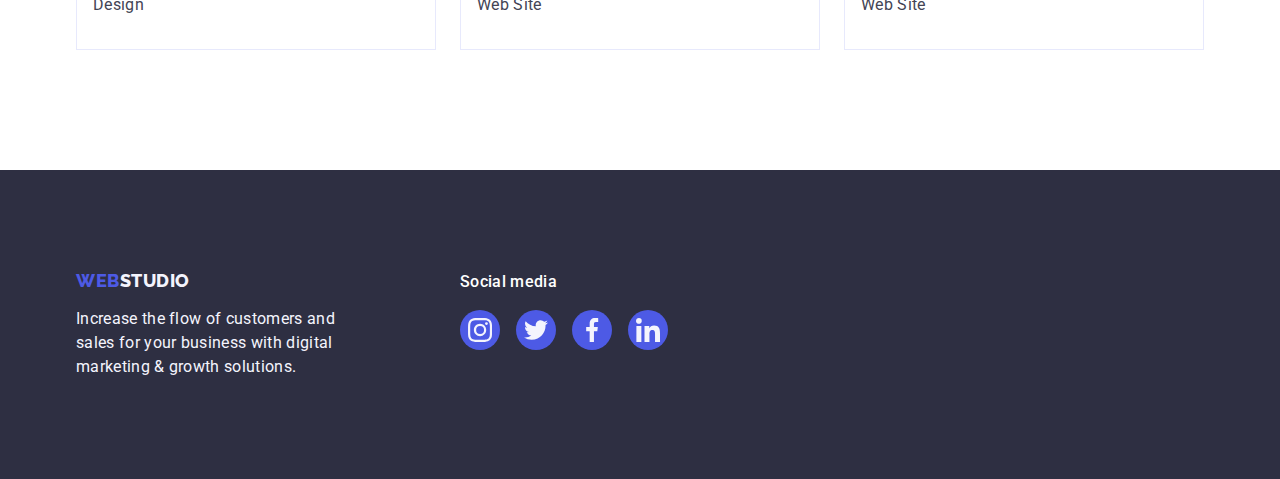
==== commit 09874495: "hw 04 status done" ====
--- a/portfolio.html
+++ b/portfolio.html
@@ -10,11 +10,11 @@
     <!-- TITLE -->
     <title>WebStudio</title>
     <!-- FAVICON -->
-    <link
+    <!-- <link
       rel="shortcut icon"
       href="./images/icons/site_logo.svg"
       type="image/svg"
-    />
+    /> -->
     <!-- NORMALIZE -->
     <link
       rel="stylesheet"
@@ -40,7 +40,11 @@
         <!-- NAVIGATION -->
         <nav class="site-nav centered">
           <!-- SITE LOGO -->
-          <a class="site-logo link" href="./index.html" aria-label="site-logo">
+          <a
+            class="site-logo site-nav-logo link"
+            href="./index.html"
+            aria-label="site-logo"
+          >
             Web<span class="site-logo--light">Studio</span>
           </a>
           <!-- Link list -->
@@ -56,7 +60,7 @@
             </li>
             <li class="nav-list-item">
               <a
-                class="nav-list-link link"
+                class="nav-list-link current link"
                 href="./portfolio.html"
                 aria-label="link to portfolio page"
               >
@@ -155,173 +159,236 @@
             </li>
           </ul>
           <!-- PROJECT LIST-->
-          <ul class="projects-list list">
+          <ul class="projects-list card-set list">
             <!-- PROJECT 1 -->
-            <li class="projects-list-item">
-              <a
-                class="project-list-link link"
+            <li class="projects-list-item card-set-item">
+              <a
+                class="projects-list-link link"
                 href="#"
                 aria-label="banking app"
               >
-                <img
-                  src="./images/portfolio/img_1.jpg"
-                  alt="template banking app"
-                  width="360"
-                  height="300"
-                />
-                <div class="projects-list-wrapper">
+                <div class="projects-picture-wrapper">
+                  <img
+                    src="./images/portfolio/img_1.jpg"
+                    alt="template banking app"
+                    width="360"
+                    height="300"
+                  />
+                  <p class="projects-picture-description">
+                    14 Stylish and User-Friendly App Design Concepts · Task
+                    Manager App · Calorie Tracker App · Exotic Fruit Ecommerce
+                    App · Cloud Storage App
+                  </p>
+                </div>
+                <div class="projects-description-wrapper">
                   <h2 class="subtitle">Banking App Interface Concept</h2>
                   <p class="projects-list-description">App</p>
                 </div>
               </a>
             </li>
             <!-- PROJECT 2 -->
-            <li class="projects-list-item">
-              <a
-                class="project-list-link link"
+            <li class="projects-list-item card-set-item">
+              <a
+                class="projects-list-link link"
                 href="#"
                 aria-label="cashless payment app"
               >
-                <img
-                  src="./images/portfolio/img_2.jpg"
-                  alt="phone scanning qr-code for pay"
-                  width="360"
-                  height="300"
-                />
-                <div class="projects-list-wrapper">
+                <div class="projects-picture-wrapper">
+                  <img
+                    src="./images/portfolio/img_2.jpg"
+                    alt="template banking app"
+                    width="360"
+                    height="300"
+                  />
+                  <p class="projects-picture-description">
+                    14 Stylish and User-Friendly App Design Concepts · Task
+                    Manager App · Calorie Tracker App · Exotic Fruit Ecommerce
+                    App · Cloud Storage App
+                  </p>
+                </div>
+                <div class="projects-description-wrapper">
                   <h2 class="subtitle">Cashless Payment</h2>
                   <p class="projects-list-description">Marketing</p>
                 </div>
               </a>
             </li>
             <!-- PROJECT 3 -->
-            <li class="projects-list-item">
-              <a
-                class="project-list-link link"
+            <li class="projects-list-item card-set-item">
+              <a
+                class="projects-list-link link"
                 href="#"
                 aria-label="meditation app"
               >
-                <img
-                  src="./images/portfolio/img_3.jpg"
-                  alt="template meditation app"
-                  width="360"
-                  height="300"
-                />
-                <div class="projects-list-wrapper">
+                <div class="projects-picture-wrapper">
+                  <img
+                    src="./images/portfolio/img_3.jpg"
+                    alt="template banking app"
+                    width="360"
+                    height="300"
+                  />
+                  <p class="projects-picture-description">
+                    14 Stylish and User-Friendly App Design Concepts · Task
+                    Manager App · Calorie Tracker App · Exotic Fruit Ecommerce
+                    App · Cloud Storage App
+                  </p>
+                </div>
+                <div class="projects-description-wrapper">
                   <h2 class="subtitle">Meditation App</h2>
                   <p class="projects-list-description">App</p>
                 </div>
               </a>
             </li>
             <!-- PROJECT 4 -->
-            <li class="projects-list-item">
-              <a
-                class="project-list-link link"
+            <li class="projects-list-item card-set-item">
+              <a
+                class="projects-list-link link"
                 href="#"
                 aria-label="marketing taxi"
               >
-                <img
-                  src="./images/portfolio/img_4.jpg"
-                  alt="cab driver in car"
-                  width="360"
-                  height="300"
-                />
-                <div class="projects-list-wrapper">
+                <div class="projects-picture-wrapper">
+                  <img
+                    src="./images/portfolio/img_4.jpg"
+                    alt="template banking app"
+                    width="360"
+                    height="300"
+                  />
+                  <p class="projects-picture-description">
+                    14 Stylish and User-Friendly App Design Concepts · Task
+                    Manager App · Calorie Tracker App · Exotic Fruit Ecommerce
+                    App · Cloud Storage App
+                  </p>
+                </div>
+                <div class="projects-description-wrapper">
                   <h2 class="subtitle">Taxi Service</h2>
                   <p class="projects-list-description">Marketing</p>
                 </div>
               </a>
             </li>
             <!-- PROJECT 5 -->
-            <li class="projects-list-item">
-              <a
-                class="project-list-link link"
+            <li class="projects-list-item card-set-item">
+              <a
+                class="projects-list-link link"
                 href="#"
                 aria-label="wallpapers app"
               >
-                <img
-                  src="./images/portfolio/img_5.jpg"
-                  alt="wallpapers for phones"
-                  width="360"
-                  height="300"
-                />
-                <div class="projects-list-wrapper">
+                <div class="projects-picture-wrapper">
+                  <img
+                    src="./images/portfolio/img_5.jpg"
+                    alt="template banking app"
+                    width="360"
+                    height="300"
+                  />
+                  <p class="projects-picture-description">
+                    14 Stylish and User-Friendly App Design Concepts · Task
+                    Manager App · Calorie Tracker App · Exotic Fruit Ecommerce
+                    App · Cloud Storage App
+                  </p>
+                </div>
+                <div class="projects-description-wrapper">
                   <h2 class="subtitle">Screen Illustrations</h2>
                   <p class="projects-list-description">Design</p>
                 </div>
               </a>
             </li>
             <!-- PROJECT 6 -->
-            <li class="projects-list-item">
-              <a
-                class="project-list-link link"
+            <li class="projects-list-item card-set-item">
+              <a
+                class="projects-list-link link"
                 href="#"
                 aria-label="marketing online courses"
               >
-                <img
-                  src="./images/portfolio/img_6.jpg"
-                  alt="smiling young woman"
-                  width="360"
-                  height="300"
-                />
-                <div class="projects-list-wrapper">
+                <div class="projects-picture-wrapper">
+                  <img
+                    src="./images/portfolio/img_6.jpg"
+                    alt="template banking app"
+                    width="360"
+                    height="300"
+                  />
+                  <p class="projects-picture-description">
+                    14 Stylish and User-Friendly App Design Concepts · Task
+                    Manager App · Calorie Tracker App · Exotic Fruit Ecommerce
+                    App · Cloud Storage App
+                  </p>
+                </div>
+                <div class="projects-description-wrapper">
                   <h2 class="subtitle">Online Courses</h2>
                   <p class="projects-list-description">Marketing</p>
                 </div>
               </a>
             </li>
             <!-- PROJECT 7 -->
-            <li class="projects-list-item">
-              <a
-                class="project-list-link link"
+            <li class="projects-list-item card-set-item">
+              <a
+                class="projects-list-link link"
                 href="#"
                 aria-label="design stories for instagram"
               >
-                <img
-                  src="./images/portfolio/img_7.jpg"
-                  alt="template stories for instagram"
-                  width="360"
-                  height="300"
-                />
-                <div class="projects-list-wrapper">
+                <div class="projects-picture-wrapper">
+                  <img
+                    src="./images/portfolio/img_7.jpg"
+                    alt="template banking app"
+                    width="360"
+                    height="300"
+                  />
+                  <p class="projects-picture-description">
+                    14 Stylish and User-Friendly App Design Concepts · Task
+                    Manager App · Calorie Tracker App · Exotic Fruit Ecommerce
+                    App · Cloud Storage App
+                  </p>
+                </div>
+                <div class="projects-description-wrapper">
                   <h2 class="subtitle">Instagram Stories Concept</h2>
                   <p class="projects-list-description">Design</p>
                 </div>
               </a>
             </li>
             <!-- PROJECT 8 -->
-            <li class="projects-list-item">
-              <a
-                class="project-list-link link"
+            <li class="projects-list-item card-set-item">
+              <a
+                class="projects-list-link link"
                 href="#"
                 aria-label="organic food web site"
               >
-                <img
-                  src="./images/portfolio/img_8.jpg"
-                  alt="women with full bag of organic food "
-                  width="360"
-                  height="300"
-                />
-                <div class="projects-list-wrapper">
+                <div class="projects-picture-wrapper">
+                  <img
+                    src="./images/portfolio/img_8.jpg"
+                    alt="template banking app"
+                    width="360"
+                    height="300"
+                  />
+                  <p class="projects-picture-description">
+                    14 Stylish and User-Friendly App Design Concepts · Task
+                    Manager App · Calorie Tracker App · Exotic Fruit Ecommerce
+                    App · Cloud Storage App
+                  </p>
+                </div>
+                <div class="projects-description-wrapper">
                   <h2 class="subtitle">Organic Food</h2>
                   <p class="projects-list-description">Web Site</p>
                 </div>
               </a>
             </li>
             <!-- PROJECT 9 -->
-            <li class="projects-list-item">
-              <a
-                class="project-list-link link"
+            <li class="projects-list-item card-set-item">
+              <a
+                class="projects-list-link link"
                 href="#"
                 aria-label="fresh coffee web site"
               >
-                <img
-                  src="./images/portfolio/img_9.jpg"
-                  alt="making cappuccino"
-                  width="360"
-                  height="300"
-                />
-                <div class="projects-list-wrapper">
+                <div class="projects-picture-wrapper">
+                  <img
+                    src="./images/portfolio/img_9.jpg"
+                    alt="template banking app"
+                    width="360"
+                    height="300"
+                  />
+                  <p class="projects-picture-description">
+                    14 Stylish and User-Friendly App Design Concepts · Task
+                    Manager App · Calorie Tracker App · Exotic Fruit Ecommerce
+                    App · Cloud Storage App
+                  </p>
+                </div>
+                <div class="projects-description-wrapper">
                   <h2 class="subtitle">Fresh Coffee</h2>
                   <p class="projects-list-description">Web Site</p>
                 </div>
@@ -337,14 +404,79 @@
     <!-- ------------------------------------------------------------------------------ -->
     <!-- FOOTER START -->
     <footer class="footer">
-      <div class="container">
-        <a class="site-logo link" href="./index.html">
-          Web<span class="site-logo--dark">Studio</span>
-        </a>
-        <p class="footer-description">
-          Increase the flow of customers and sales for your business with
-          digital marketing &amp; growth solutions.
-        </p>
+      <div class="footer-container container">
+        <!--LOGO WRAPPER  -->
+        <div class="footer-description-wrapper">
+          <a class="footer-logo site-logo link" href="./index.html">
+            Web<span class="site-logo--dark">Studio</span>
+          </a>
+          <p class="footer-description">
+            Increase the flow of customers and sales for your business with
+            digital marketing &amp; growth solutions.
+          </p>
+        </div>
+        <!-- SOCIALS LINKS -->
+        <div class="footer-social-wrapper">
+          <p class="footer-subtitle">Social media</p>
+          <ul class="footer-social-list social-list card-set list">
+            <!-- INSTAGRAM -->
+            <li class="social-list-item card-set-item">
+              <a
+                class="social-list-link centered link"
+                href="https://www.instagram.com/"
+                target="_blank"
+                rel="noopener noreferrer"
+                aria-label="instagram link"
+              >
+                <svg class="social-list-icon" width="24" height="24">
+                  <use href="./images/icons.svg#instagram-icon"></use>
+                </svg>
+              </a>
+            </li>
+            <!-- TWITTER -->
+            <li class="social-list-item card-set-item">
+              <a
+                class="social-list-link centered link"
+                href="https://twitter.com/"
+                target="_blank"
+                rel="noopener noreferrer"
+                aria-label="twitter link"
+              >
+                <svg class="social-list-icon" width="24" height="24">
+                  <use href="./images/icons.svg#twitter-icon"></use>
+                </svg>
+              </a>
+            </li>
+            <!-- FACEBOOK -->
+            <li class="social-list-item card-set-item">
+              <a
+                class="social-list-link centered link"
+                href="https://facebook.com/"
+                target="_blank"
+                rel="noopener noreferrer"
+                aria-label="facebook link"
+              >
+                <svg class="social-list-icon" width="24" height="24">
+                  <use href="./images/icons.svg#facebook-icon"></use>
+                </svg>
+              </a>
+            </li>
+            <!-- LINKEDIN -->
+            <li class="social-list-item card-set-item">
+              <a
+                class="social-list-link centered link"
+                href="https://linkedin.com/"
+                target="_blank"
+                rel="noopener noreferrer"
+                aria-label="linkedin link"
+              >
+                <svg class="social-list-icon" width="24" height="24">
+                  <use href="./images/icons.svg#linkedin-icon"></use>
+                </svg>
+              </a>
+            </li>
+          </ul>
+        </div>
       </div>
     </footer>
     <!-- FOOTER END -->
--- a/css/styles.css
+++ b/css/styles.css
@@ -18,18 +18,24 @@
   --accent-color: #e7e9fc;
   --light-color: #f4f4fd;
   --white-color: #ffffff;
+  --modal-overlay-color: rgb(46, 47, 66, 0.4);
+  --hero-background-color: rgba(46, 47, 66, 0.7);
   /*
-    --modal-overlay-color:rgb(46, 47, 66,.4);
-    --hero-background-color:rgba(46, 47, 66,.7);
     --modal-background-color:linear-gradient(0deg, rgba(46, 47, 66, 0.4), rgba(46, 47, 66, 0.4)),
                                 linear-gradient(0deg, #FCFCFC, #FCFCFC)
      */
   /* size */
   --desktop-width: 1158px;
   --container-padding: 15px;
-  /* list-gap */
-  --list-gap: 24px;
-}
+  /* card-set */
+  --indent-col: 24px;
+  --indent-row: 24px;
+  --items: 4;
+  /* tramsition */
+  --transition-time: 250ms;
+  --transition-timing-function: cubic-bezier(0.4, 0, 0.2, 1);
+}
+
 /**
   |============================
   | BASE STYLES START
@@ -71,9 +77,16 @@
   clip: rect(0 0 0 0);
   overflow: hidden;
 }
+/* MODAL */
+.is-hidden {
+  visibility: hidden;
+  opacity: 0;
+  pointer-events: none;
+}
 /* ------------------------------------------------------------------------------------------------- */
 /* BODY */
 body {
+  position: relative;
   font-family: var(--primary-font);
   line-height: 1.5;
   letter-spacing: var(--letter-spacing);
@@ -89,12 +102,6 @@
 /* SECTION */
 .section {
   padding: 120px 0;
-}
-/* h1-h3 */
-h1,
-h2,
-h3 {
-  text-transform: capitalize;
 }
 
 /* h2-index */
@@ -104,6 +111,7 @@
   color: var(--dark-color);
   letter-spacing: var(--letter-spacing);
   text-align: center;
+  text-transform: capitalize;
 }
 /* h3-index
    h2-portfolio */
@@ -114,6 +122,7 @@
   line-height: 1.2;
   color: var(--dark-color);
   letter-spacing: var(--letter-spacing);
+  text-transform: capitalize;
 }
 /* BUTTON */
 .button {
@@ -127,6 +136,8 @@
   border: none;
   border-radius: 4px;
   cursor: pointer;
+  transition: background-color var(--transition-time)
+    var(--transition-timing-function);
 }
 .button:hover,
 .button:focus {
@@ -138,6 +149,18 @@
   justify-content: center;
   align-items: center;
 }
+/* CARD SET */
+.card-set {
+  display: flex;
+  flex-wrap: wrap;
+  row-gap: var(--indent-row);
+  column-gap: var(--indent-col);
+}
+.card-set-item {
+  flex-basis: calc(
+    (100% - var(--indent-col) * (var(--items) - 1)) / var(--items)
+  );
+}
 /**
   |============================
   | BASE STYLES END
@@ -150,6 +173,9 @@
 */
 .header {
   border-bottom: 1px solid var(--accent-color);
+  box-shadow: 0px 1px 6px 0px rgba(46, 47, 66, 0.08),
+    0px 1px 1px 0px rgba(46, 47, 66, 0.16),
+    0px 2px 1px 0px rgba(46, 47, 66, 0.08);
 }
 
 /* NAVIGATION */
@@ -177,13 +203,14 @@
 .site-logo--dark {
   color: var(--light-color);
 }
-.site-nav .site-logo {
+.site-nav-logo {
   margin-right: 76px;
 }
 /* NAVIGATION LIST */
 .nav-list-link {
   font-weight: 500;
   color: var(--dark-color);
+  transition: color var(--transition-time) var(--transition-timing-function);
 }
 
 .nav-list-link:hover,
@@ -204,14 +231,53 @@
   font-style: normal;
   color: var(--text-color);
 }
-.contacts-list-item:first-child {
+.contacts-list-item:not(:last-child) {
   margin-right: 40px;
 }
-.contacts-list-item:first-child:hover,
-.contacts-list-link[href='mailto:info@devstudio.com']:focus {
+.contacts-list-link {
+  transition: color var(--transition-time) var(--transition-timing-function);
+}
+.contacts-list-item:not(:last-child) .contacts-list-link:hover,
+.contacts-list-item:not(:last-child) .contacts-list-link:focus {
   color: var(--pressed-state-color);
 }
 
+/* CURRENT PAGE */
+.current {
+  position: relative;
+  color: var(--pressed-state-color);
+}
+.current::after {
+  position: absolute;
+  bottom: -1px;
+  left: 0;
+  content: '';
+  width: 100%;
+  height: 4px;
+  border-radius: 2px;
+  background: var(--pressed-state-color);
+}
+/* SOCIALS */
+.social-list {
+  padding: 0 16px;
+  justify-content: center;
+}
+
+.social-list-link {
+  width: 40px;
+  height: 40px;
+  border-radius: 50%;
+  background-color: var(--primary-brand-color);
+  transition: background-color var(--transition-time)
+    var(--transition-timing-function);
+}
+.social-list-link:hover,
+.social-list-link:focus {
+  background-color: var(--pressed-state-color);
+}
+.social-list-icon {
+  fill: var(--light-color);
+}
 /**
   |============================
   | HEADER END
@@ -225,8 +291,17 @@
 /* HERO */
 .hero {
   padding: 188px 0;
-  background-color: var(--dark-color);
+  max-width: 1440px;
+  margin: 0 auto;
   text-align: center;
+  background: linear-gradient(
+      var(--hero-background-color),
+      var(--hero-background-color)
+    ),
+    url(../images/hero/hero-bg.jpg) center / cover no-repeat;
+  background-repeat: no-repeat;
+  background-position: center;
+  background-size: cover;
 }
 .hero-title {
   max-width: 496px;
@@ -251,18 +326,12 @@
 
 /* ------------------------------------------------------------------------------------------------- */
 /* FEATURES */
-
-.features-list {
-  display: flex;
-  gap: 24px;
-}
-.features-list-item {
-  flex-basis: calc(
-    (var(--desktop-width) - 2 * var(--container-padding) - 3 * var(--list-gap)) /
-      4
-  );
-}
-/* .features-list-item */
+.features-list-wrapper {
+  min-height: 112px;
+  background-color: var(--light-color);
+  border-radius: 4px;
+  margin-bottom: 8px;
+}
 
 /* ------------------------------------------------------------------------------------------------- */
 /* SERVICES */
@@ -270,37 +339,24 @@
   padding-top: 0;
 }
 
-.services .title {
+.services-title {
   margin-bottom: 72px;
 }
 .services-list {
-  display: flex;
-  gap: 24px;
-}
-.services-list-item {
-  flex-basis: calc(
-    (var(--desktop-width) - 2 * var(--container-padding) - 2 * var(--list-gap)) /
-      3
-  );
-}
+  --items: 3;
+}
+
 /* ------------------------------------------------------------------------------------------------- */
 /* TEAM */
 .team {
   background-color: var(--light-color);
   text-align: center;
 }
-.team .title {
+.team-title {
   margin-bottom: 72px;
 }
-.team-list {
-  display: flex;
-  gap: 24px;
-}
+
 .team-list-item {
-  flex-basis: calc(
-    (var(--desktop-width) - 2 * var(--container-padding) - 3 * var(--list-gap)) /
-      4
-  );
   background-color: var(--white-color);
   border-radius: 0px 0px 4px 4px;
   box-shadow: 0px 2px 1px 0px #2e2f4214, 0px 1px 1px 0px #2e2f4229,
@@ -312,6 +368,32 @@
 
 .team-list-description {
   text-transform: capitalize;
+  margin-bottom: 8px;
+}
+
+/* ------------------------------------------------------------------------------------------------- */
+/* CUSTOMERS */
+.customers-list {
+  --items: 6;
+}
+.customers-title {
+  margin-bottom: 72px;
+}
+.customers-link {
+  color: var(--subtle-text-color);
+  border-radius: 4px;
+  border: 1px solid currentColor;
+  height: 88px;
+  transition: color var(--transition-time) var(--transition-timing-function),
+    border-color var(--transition-time) var(--transition-timing-function);
+}
+
+.customers-link:hover,
+.customers-link:focus {
+  color: var(--pressed-state-color);
+}
+.customers-icon {
+  fill: currentColor;
 }
 /**
   |============================
@@ -327,17 +409,104 @@
   padding: 100px 0;
   background-color: var(--dark-color);
 }
-.footer .site-logo {
+.footer-container {
+  display: flex;
+  align-items: baseline;
+}
+.footer-description-wrapper {
+  margin-right: 120px;
+}
+.footer-logo {
   margin-bottom: 16px;
 }
-
 .footer-description {
   max-width: 264px;
   color: var(--light-color);
 }
+.footer-subtitle {
+  margin-bottom: 16px;
+  font-weight: 500;
+  font-size: 16px;
+  letter-spacing: 0.02em;
+  color: var(--white-color);
+}
+.footer-social-list {
+  --indent-col: 16px;
+  --indent-row: 16px;
+  padding: 0;
+}
+.footer-social-list .social-list-link:hover,
+.footer-social-list .social-list-link:focus {
+  background-color: var(--success-color);
+}
+.footer .social-list-icon {
+  width: 24px;
+  height: 24px;
+}
 /**
   |============================
   | FOOTER END
+  |============================
+*/
+/**
+  |============================
+  | MODAL START
+  |============================
+*/
+.backdrop {
+  position: fixed;
+  left: 0;
+  top: 0;
+  width: 100%;
+  height: 100%;
+  background-color: var(--modal-overlay-color);
+  transition: opacity var(--transition-time) var(--transition-timing-function),
+    visibility var(--transition-time) var(--transition-timing-function);
+}
+.backdrop-wrapper {
+  position: absolute;
+  top: 50%;
+  left: 50%;
+  transform: translate(-50%, -50%);
+  width: 408px;
+  min-height: 584px;
+  border-radius: 4px;
+  background: #fcfcfc;
+
+  box-shadow: 0px 2px 1px 0px rgba(0, 0, 0, 0.2),
+    0px 1px 3px 0px rgba(0, 0, 0, 0.12), 0px 1px 1px 0px rgba(0, 0, 0, 0.14);
+
+  transition: transform var(--transition-time) var(--transition-timing-function);
+}
+.backdrop-button {
+  position: absolute;
+  right: 24px;
+  top: 24px;
+  width: 24px;
+  height: 24px;
+  border: 1px solid rgba(0, 0, 0, 0.1);
+  border-radius: 50%;
+  background-color: var(--accent-color);
+  cursor: pointer;
+
+  transition: border var(--transition-time) var(--transition-timing-function),
+    /* color var(--transition-time) var(--transition-timing-function), */
+      background-color var(--transition-time) var(--transition-timing-function);
+}
+.backdrop-button:hover,
+.backdrop-button:focus {
+  color: var(--white-color);
+  background-color: var(--pressed-state-color);
+  border: none;
+}
+.backdrop-icon {
+  fill: currentColor;
+  transition: fill var(--transition-time) var(--transition-timing-function);
+}
+
+/**
+  |============================
+  | MODAL END
   |============================
 */
 /**
@@ -364,37 +533,68 @@
   color: var(--primary-brand-color);
   background-color: var(--light-color);
   border: 1px solid var(--accent-color);
+  border-color: var(--accent-color);
+
+  transition: color var(--transition-time) var(--transition-timing-function),
+    border-color var(--transition-time) var(--transition-timing-function),
+    background-color var(--transition-time) var(--transition-timing-function),
+    box-shadow var(--transition-time) var(--transition-timing-function);
 }
 .filters-button:hover,
 .filters-button:focus {
   color: var(--white-color);
   border-color: transparent;
-  box-shadow: 0px 2px 2px 0px rgba(0, 0, 0, 0.12),
-    0px 2px 1px 0px rgba(0, 0, 0, 0.08), 0px 3px 1px 0px rgba(0, 0, 0, 0.1);
+  box-shadow: 0px 3px 1px rgba(0, 0, 0, 0.1), 0px 2px 1px rgba(0, 0, 0, 0.08),
+    0px 2px 2px rgba(0, 0, 0, 0.12);
 }
 /* ------------------------------------------------------------------------------------------------- */
 /* PROJECTS */
 .projects-list {
-  display: flex;
-  flex-wrap: wrap;
-  gap: calc(var(--list-gap) * 2);
-  column-gap: var(--list-gap);
-}
-.projects-list-item {
-  flex-basis: calc(
-    (var(--desktop-width) - 2 * var(--container-padding) - 2 * var(--list-gap)) /
-      3
-  );
-}
-
+  --items: 3;
+  --indent-row: 48px;
+}
+.projects-list-link {
+  transition: box-shadow var(--transition-time)
+    var(--transition-timing-function);
+}
+
+.projects-list-link:hover,
+.projects-list-link:focus {
+  box-shadow: 0px 1px 6px rgba(46, 47, 66, 0.08),
+    0px 1px 1px rgba(46, 47, 66, 0.16), 0px 2px 1px rgba(46, 47, 66, 0.08);
+}
 .projects-list-description {
   text-transform: capitalize;
 }
-.projects-list-wrapper {
+.projects-description-wrapper {
   padding: 32px 16px;
+
   border: 1px solid var(--accent-color);
   border-top: 0px;
 }
+.projects-picture-wrapper {
+  position: relative;
+
+  overflow: hidden;
+}
+.projects-picture-description {
+  position: absolute;
+  left: 0;
+  top: 0;
+  height: 100%;
+
+  padding: 40px 32px;
+
+  color: var(--light-color);
+  background: var(--primary-brand-color);
+
+  transform: translate(0, 100%);
+  transition: transform var(--transition-time) var(--transition-timing-function);
+}
+.projects-list-link:hover .projects-picture-description,
+.projects-list-link:focus .projects-picture-description {
+  transform: translate(0, 0);
+}
 /**
   |============================
   | PORTFOLIO END
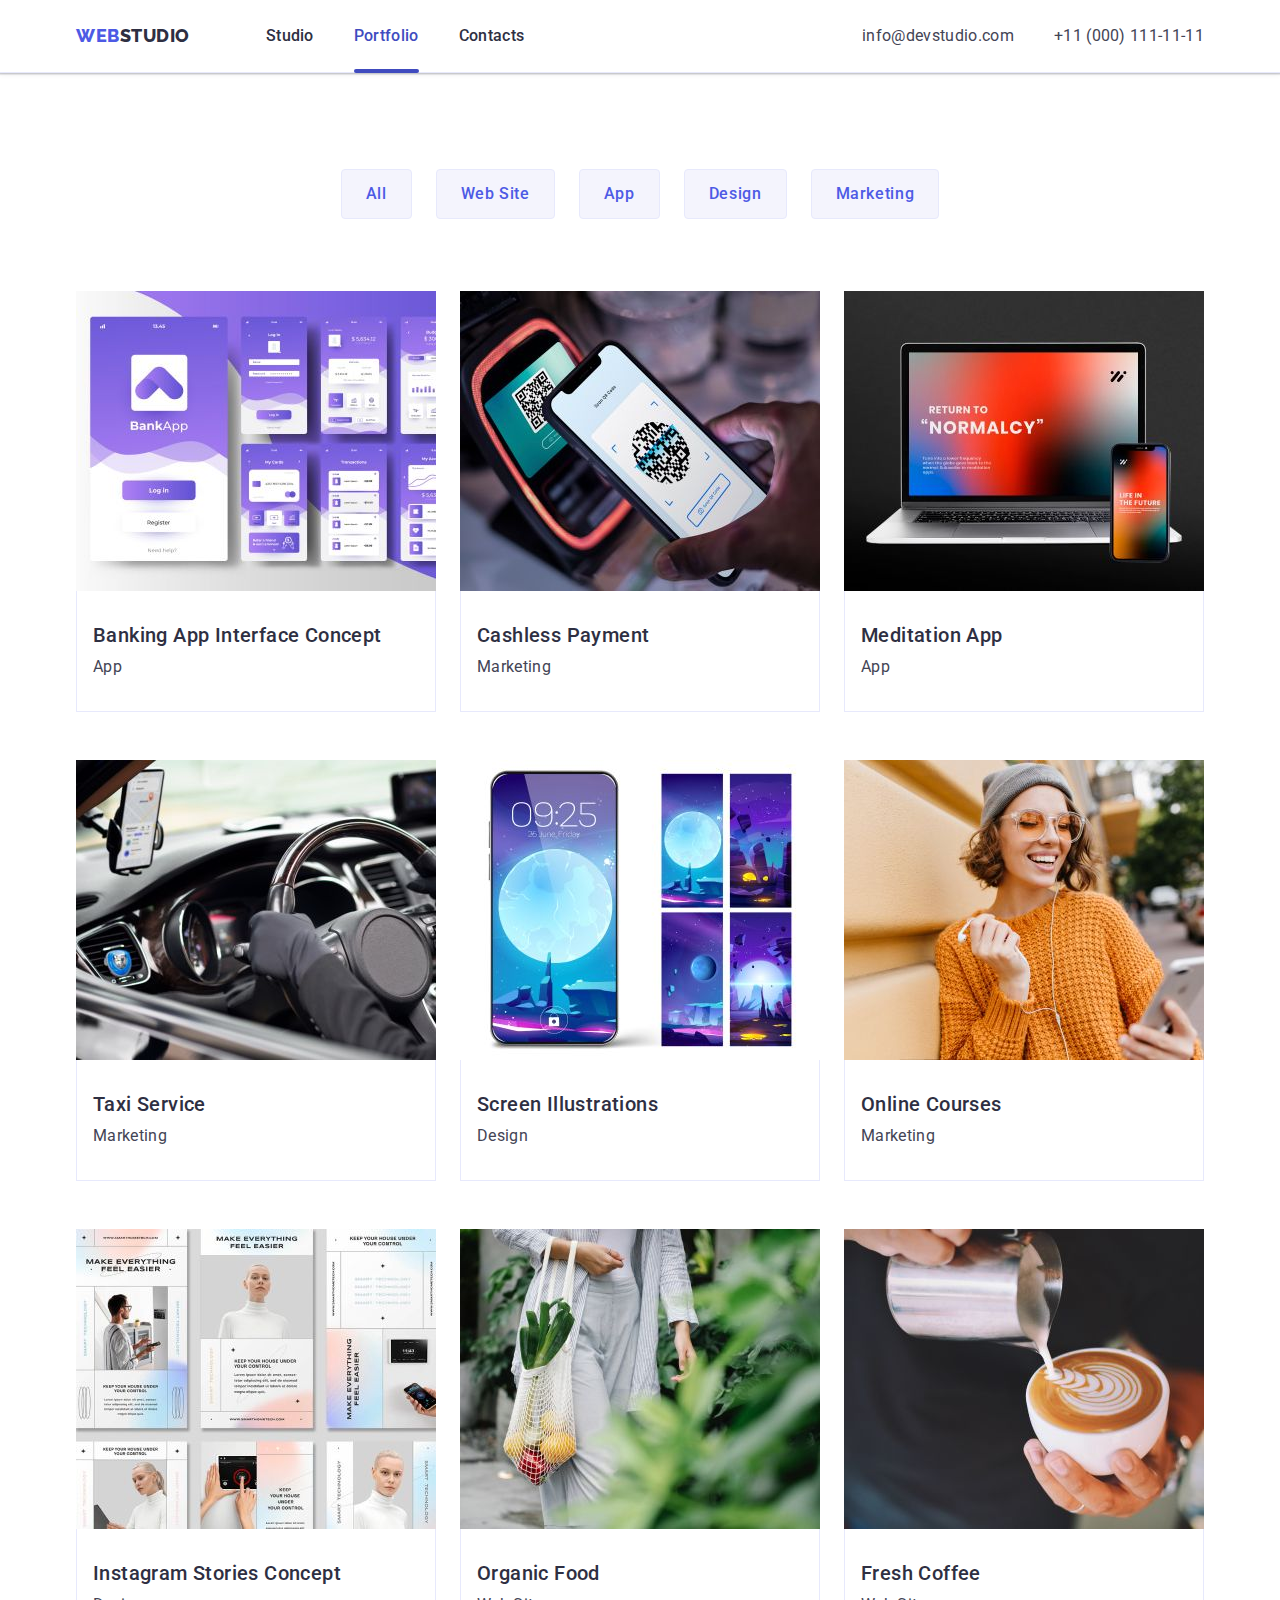
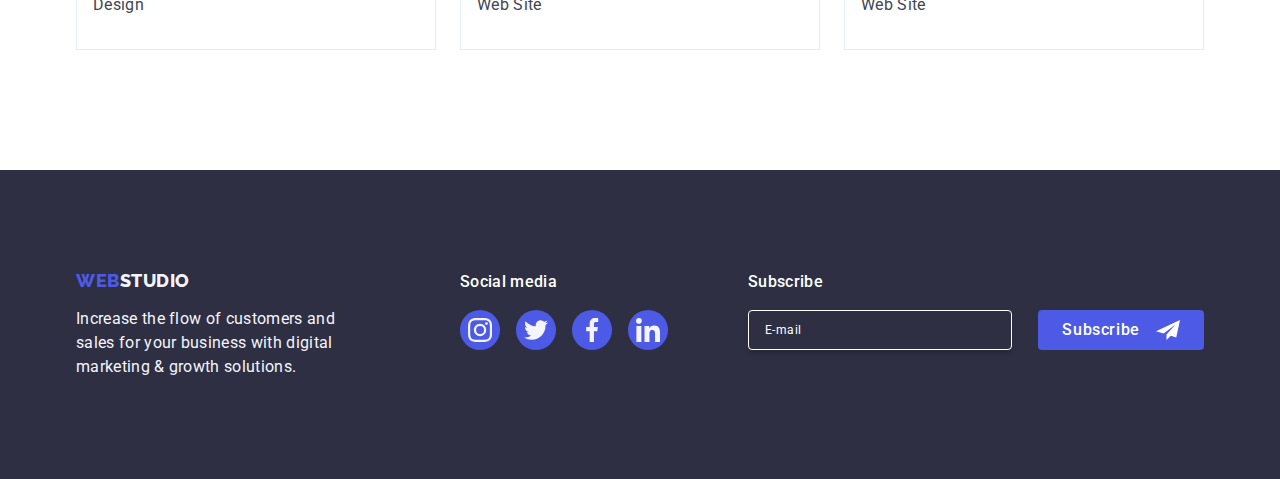
==== commit f162a13c: "done: done hw 5" ====
--- a/portfolio.html
+++ b/portfolio.html
@@ -477,6 +477,38 @@
             </li>
           </ul>
         </div>
+
+        <!-- SUBSCRIBE -->
+        <div class="footer-subscribe">
+          <p class="footer-subtitle">Subscribe</p>
+          <form
+            method="GET"
+            class="subscribe-form centered"
+            name="form-subscribe"
+            autocomplete="off"
+            novalidate
+          >
+            <label class="form__label subscribe-form__label"
+              ><input
+                class="form__input subscribe-form__input"
+                type="email"
+                id="subscribe_email"
+                name="subscribe-email"
+                placeholder="E-mail"
+                required
+            /></label>
+
+            <button
+              class="subscribe-form__button button centered"
+              type="submit"
+            >
+              Subscribe
+              <svg class="subscribe-form__icon" width="24" height="24">
+                <use href="./images/icons.svg#letter-icon"></use>
+              </svg>
+            </button>
+          </form>
+        </div>
       </div>
     </footer>
     <!-- FOOTER END -->
--- a/css/styles.css
+++ b/css/styles.css
@@ -20,10 +20,7 @@
   --white-color: #ffffff;
   --modal-overlay-color: rgb(46, 47, 66, 0.4);
   --hero-background-color: rgba(46, 47, 66, 0.7);
-  /*
-    --modal-background-color:linear-gradient(0deg, rgba(46, 47, 66, 0.4), rgba(46, 47, 66, 0.4)),
-                                linear-gradient(0deg, #FCFCFC, #FCFCFC)
-     */
+
   /* size */
   --desktop-width: 1158px;
   --container-padding: 15px;
@@ -31,7 +28,7 @@
   --indent-col: 24px;
   --indent-row: 24px;
   --items: 4;
-  /* tramsition */
+  /* transition */
   --transition-time: 250ms;
   --transition-timing-function: cubic-bezier(0.4, 0, 0.2, 1);
 }
@@ -45,6 +42,7 @@
 *,
 *::before,
 *::after {
+  box-sizing: border-box;
   margin: 0;
   padding: 0;
   /* outline: 1px solid tomato; */
@@ -136,6 +134,7 @@
   border: none;
   border-radius: 4px;
   cursor: pointer;
+  background-color: var(--primary-brand-color);
   transition: background-color var(--transition-time)
     var(--transition-timing-function);
 }
@@ -277,6 +276,147 @@
 }
 .social-list-icon {
   fill: var(--light-color);
+}
+/* SITE FORM */
+.form__field {
+  margin-bottom: 8px;
+}
+.form__label {
+  display: block;
+  margin-bottom: 4px;
+  color: var(--subtle-text-color);
+
+  font-size: 12px;
+  font-weight: 400;
+  line-height: 1.17;
+  letter-spacing: 0.04em;
+
+  cursor: pointer;
+}
+.form__thumb {
+  position: relative;
+
+  width: 100%;
+
+  cursor: pointer;
+}
+.form__thumb--textarea {
+  margin-bottom: 16px;
+}
+.form__thumb:hover .form__input {
+  border-color: var(--primary-brand-color);
+}
+.form__input {
+  padding: 11px 11px 11px 38px;
+  height: 40px;
+  width: 100%;
+
+  border-radius: 4px;
+  border: 1px solid var(--modal-overlay-color);
+  background-color: transparent;
+  outline: transparent;
+
+  transition: border-color var(--transition-time)
+    var(--transition-timing-function);
+
+  cursor: pointer;
+}
+.form__input:focus {
+  border-color: var(--primary-brand-color);
+  outline: none;
+}
+.form__input:hover {
+  border-color: var(--primary-brand-color);
+}
+
+.form__icon {
+  position: absolute;
+  left: 16px;
+  top: 50%;
+  transform: translateY(-50%);
+
+  fill: var(--dark-color);
+
+  transition: fill var(--transition-time) var(--transition-timing-function);
+}
+.form__input:focus + .form__icon {
+  fill: var(--primary-brand-color);
+}
+.form__textarea {
+  padding: 8px 16px;
+  min-height: 120px;
+  resize: none;
+
+  font-size: 12px;
+
+  line-height: 1.17;
+
+  letter-spacing: 0.04em;
+
+  color: var(--modal-overlay-color);
+
+  transition: border-color var(--transition-time)
+    var(--transition-timing-function);
+}
+
+.form__textarea:focus::placeholder {
+  color: var(--primary-brand-color);
+}
+.check {
+  position: relative;
+  margin-bottom: 24px;
+}
+.check__label {
+  margin-bottom: 0;
+  user-select: none;
+}
+.check__input:focus + .check__label > .check__thumb {
+  outline: 2px solid var(--primary-brand-color);
+  outline-offset: 2px;
+  border-color: var(--primary-brand-color);
+}
+
+.check__input:checked + .check__label > .check__thumb {
+  border: none;
+  fill: var(--light-color);
+  background-color: var(--pressed-state-color);
+}
+
+.check__thumb {
+  display: inline-flex;
+  justify-content: center;
+  align-items: center;
+  margin-right: 8px;
+  width: 16px;
+  height: 16px;
+
+  border: 1px solid var(--modal-overlay-color);
+  border-radius: 2px;
+
+  fill: transparent;
+  background-color: transparent;
+
+  transition: border var(--transition-time) var(--transition-timing-function),
+    background-color var(--transition-time) var(--transition-timing-function),
+    fill var(--transition-time) var(--transition-timing-function);
+
+  cursor: pointer;
+}
+.check__icon {
+  fill: inherit;
+}
+
+.form__link {
+  display: inline-block;
+  text-decoration: underline;
+  color: var(--primary-brand-color);
+  line-height: 1.33;
+}
+
+.form__button {
+  min-width: 169px;
+  margin: 0 auto;
+  color: var(--white-color);
 }
 /**
   |============================
@@ -320,7 +460,6 @@
   min-width: 169px;
   min-height: 56px;
   color: var(--white-color);
-  background-color: var(--primary-brand-color);
   box-shadow: 0px 4px 4px 0px rgba(0, 0, 0, 0.15);
 }
 
@@ -424,11 +563,14 @@
   color: var(--light-color);
 }
 .footer-subtitle {
+  display: block;
   margin-bottom: 16px;
   font-weight: 500;
-  font-size: 16px;
-  letter-spacing: 0.02em;
-  color: var(--white-color);
+
+  color: var(--white-color);
+}
+.footer-social-wrapper {
+  margin-right: 80px;
 }
 .footer-social-list {
   --indent-col: 16px;
@@ -443,6 +585,59 @@
   width: 24px;
   height: 24px;
 }
+.footer-subscribe {
+  flex-grow: 1;
+}
+.subscribe-form {
+  gap: 24px;
+}
+.subscribe-form__label {
+  flex-grow: 1;
+  margin-bottom: 0;
+  color: var(--white-color);
+
+  transition: color var(--transition-time) var(--transition-timing-function);
+}
+
+.subscribe-form__input {
+  padding: 8px 8px 8px 16px;
+  width: 264px;
+
+  font-size: 12px;
+  line-height: 1.5;
+  letter-spacing: 0.04em;
+
+  border-color: var(--white-color);
+  color: var(--white-color);
+  background-color: transparent;
+  box-shadow: 0px 4px 4px 0px rgba(0, 0, 0, 0.15);
+}
+.subscribe-form__input::placeholder {
+  color: var(--white-color);
+}
+.subscribe-form__input:focus-visible {
+  outline: none;
+  border: 1px solid var(--primary-brand-color);
+}
+.subscribe-form__input:focus-visible + .subscribe-label {
+  color: var(--primary-brand-color);
+}
+.subscribe-form__input:hover,
+.subscribe-form__input:focus {
+  cursor: pointer;
+  border: 1px solid var(--primary-brand-color);
+}
+
+.subscribe-form__button {
+  padding: 8px 24px;
+  min-width: 165px;
+
+  color: var(--white-color);
+}
+.subscribe-form__icon {
+  margin-left: 16px;
+}
+
 /**
   |============================
   | FOOTER END
@@ -468,6 +663,7 @@
   top: 50%;
   left: 50%;
   transform: translate(-50%, -50%);
+  padding: 72px 24px 24px 24px;
   width: 408px;
   min-height: 584px;
   border-radius: 4px;
@@ -503,7 +699,15 @@
   fill: currentColor;
   transition: fill var(--transition-time) var(--transition-timing-function);
 }
-
+.backdrop-wrapper__title {
+  color: var(--dark-color);
+  text-align: center;
+  margin-bottom: 16px;
+
+  font-weight: 500;
+  line-height: 1.5;
+  letter-spacing: 0.02em;
+}
 /**
   |============================
   | MODAL END
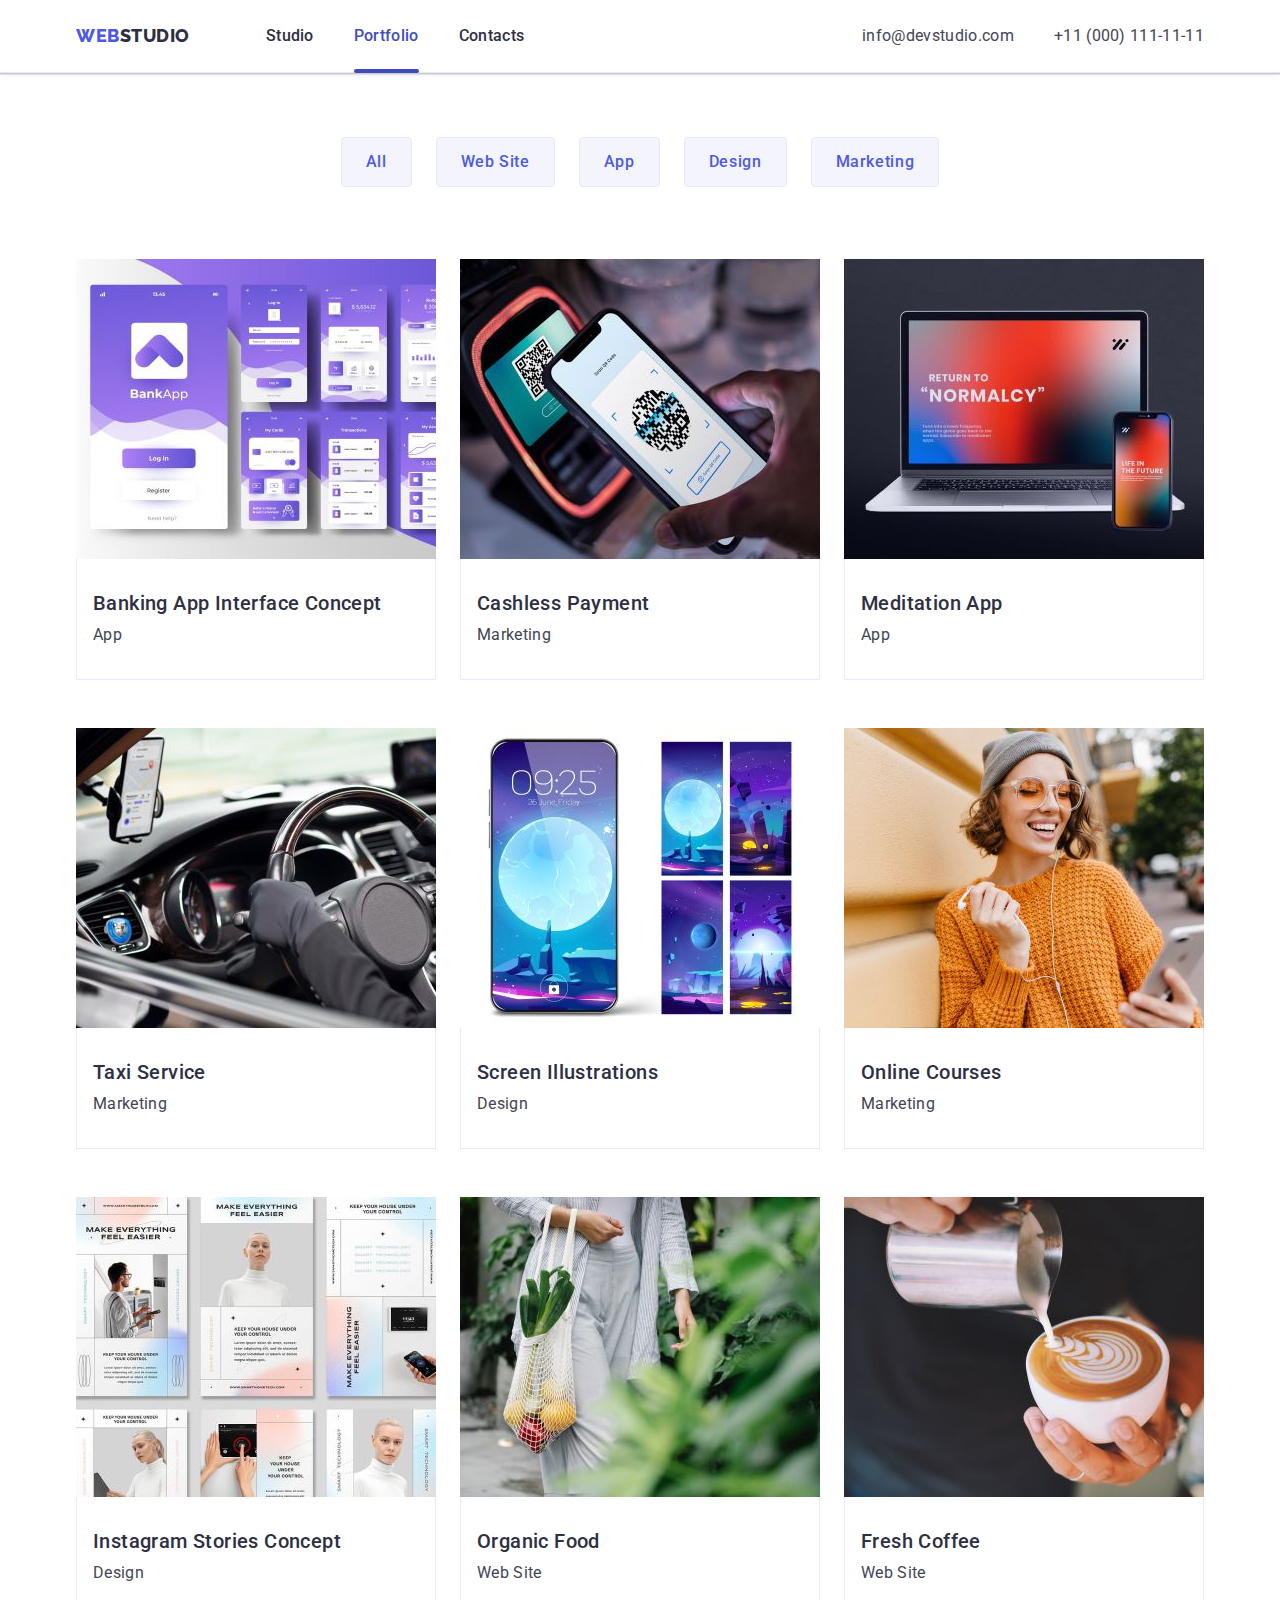
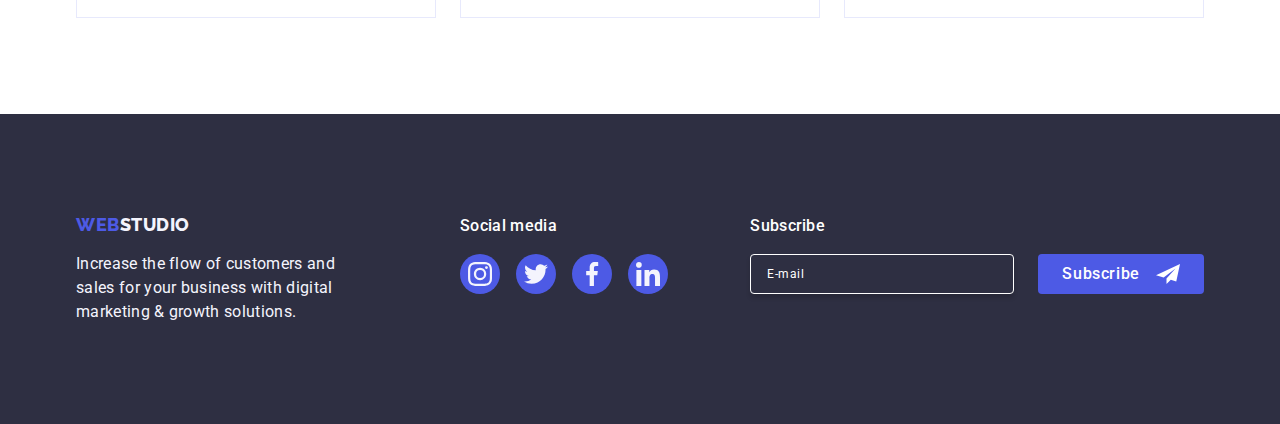
==== commit 0610bf8c: "hw09-done" ====
--- a/portfolio.html
+++ b/portfolio.html
@@ -37,69 +37,153 @@
     <!-- HEADER START -->
     <header class="header">
       <div class="container centered">
-        <!-- NAVIGATION -->
-        <nav class="site-nav centered">
-          <!-- SITE LOGO -->
-          <a
-            class="site-logo site-nav-logo link"
-            href="./index.html"
-            aria-label="site-logo"
-          >
-            Web<span class="site-logo--light">Studio</span>
-          </a>
-          <!-- Link list -->
-          <ul class="nav-list centered list">
-            <li class="nav-list-item">
-              <a
-                class="nav-list-link link"
-                href="./index.html"
-                aria-label="link to main page"
-              >
-                Studio
-              </a>
-            </li>
-            <li class="nav-list-item">
-              <a
-                class="nav-list-link current link"
-                href="./portfolio.html"
-                aria-label="link to portfolio page"
-              >
-                Portfolio
-              </a>
-            </li>
-            <li class="nav-list-item">
-              <a
-                class="nav-list-link link"
-                href=""
-                aria-label="link to contacts"
-                >Contacts</a
-              >
-            </li>
-          </ul>
-        </nav>
-        <!-- CONTACTS -->
-        <address class="contacts">
-          <ul class="contacts-list centered list">
-            <li class="contacts-list-item">
-              <a
-                class="contacts-list-link link"
-                href="mailto:info@devstudio.com"
-                aria-label="email to webstudio team"
-              >
-                info@devstudio.com
-              </a>
-            </li>
-            <li class="contacts-list-item">
-              <a
-                class="contacts-list-link link"
-                href="tel:+110001111111"
-                aria-label="call to webstudio team"
-              >
-                +11 (000) 111-11-11
-              </a>
-            </li>
-          </ul>
-        </address>
+        <!-- SITE LOGO -->
+        <a
+          class="site-logo site-nav-logo link"
+          href="./index.html"
+          aria-label="site-logo"
+        >
+          Web<span class="site-logo--light">Studio</span>
+        </a>
+        <!-- MENU BUTTON -->
+        <button
+          class="menu__button centered js-open-menu"
+          type="button"
+          aria-expanded="false"
+          aria-controls="mobile-menu"
+        >
+          <!-- OPEN MENU -->
+          <svg class="menu__icon" width="32" height="22">
+            <use href="./images/icons.svg#burger-menu-icon"></use>
+          </svg>
+        </button>
+        <div class="menu__overlay js-menu-container">
+          <div class="menu__wrapper">
+            <!-- CLOSE MENU -->
+            <button
+              class="menu__wrapper-button backdrop-button centered js-close-menu"
+              type="button"
+            >
+              <svg class="backdrop-icon" width="8" height="8">
+                <use href="./images/icons.svg#close-btn-icon"></use>
+              </svg>
+            </button>
+            <!-- NAVIGATION -->
+            <nav class="site-nav">
+              <!-- Link list -->
+              <ul class="nav-list list">
+                <li class="nav-list-item">
+                  <a
+                    class="nav-list-link link"
+                    href="./index.html"
+                    aria-label="link to main page"
+                  >
+                    Studio
+                  </a>
+                </li>
+                <li class="nav-list-item">
+                  <a
+                    class="nav-list-link current link"
+                    href="./portfolio.html"
+                    aria-label="link to portfolio page"
+                  >
+                    Portfolio
+                  </a>
+                </li>
+                <li class="nav-list-item">
+                  <a
+                    class="nav-list-link link"
+                    href=""
+                    aria-label="link to contacts"
+                    >Contacts</a
+                  >
+                </li>
+              </ul>
+            </nav>
+            <!-- CONTACTS -->
+            <address class="contacts">
+              <ul class="contacts-list list">
+                <li class="contacts-list-item">
+                  <a
+                    class="contacts-list-link link"
+                    href="tel:+110001111111"
+                    aria-label="call to webstudio team"
+                  >
+                    +11 (000) 111-11-11
+                  </a>
+                </li>
+                <li class="contacts-list-item">
+                  <a
+                    class="contacts-list-link link"
+                    href="mailto:info@devstudio.com"
+                    aria-label="email to webstudio team"
+                  >
+                    info@devstudio.com
+                  </a>
+                </li>
+              </ul>
+            </address>
+            <!-- SOCIALS LINKS -->
+            <ul class="header__socials social-list list centered">
+              <!-- INSTAGRAM -->
+              <li class="social-list-item">
+                <a
+                  class="social-list-link centered link"
+                  href="https://www.instagram.com/"
+                  target="_blank"
+                  rel="noopener noreferrer"
+                  aria-label="instagram link"
+                >
+                  <svg class="social-list-icon" width="24" height="24">
+                    <use href="./images/icons.svg#instagram-icon"></use>
+                  </svg>
+                </a>
+              </li>
+              <!-- TWITTER -->
+              <li class="social-list-item">
+                <a
+                  class="social-list-link centered link"
+                  href="https://twitter.com/"
+                  target="_blank"
+                  rel="noopener noreferrer"
+                  aria-label="twitter link"
+                >
+                  <svg class="social-list-icon" width="24" height="24">
+                    <use href="./images/icons.svg#twitter-icon"></use>
+                  </svg>
+                </a>
+              </li>
+              <!-- FACEBOOK -->
+              <li class="social-list-item">
+                <a
+                  class="social-list-link centered link"
+                  href="https://facebook.com/"
+                  target="_blank"
+                  rel="noopener noreferrer"
+                  aria-label="facebook link"
+                >
+                  <svg class="social-list-icon" width="24" height="24">
+                    <use href="./images/icons.svg#facebook-icon"></use>
+                  </svg>
+                </a>
+              </li>
+              <!-- LINKEDIN -->
+              <li class="social-list-item">
+                <a
+                  class="social-list-link centered link"
+                  href="https://linkedin.com/"
+                  target="_blank"
+                  rel="noopener noreferrer"
+                  aria-label="linkedin link"
+                >
+                  <svg class="social-list-icon" width="24" height="24">
+                    <use href="./images/icons.svg#linkedin-icon"></use>
+                  </svg>
+                </a>
+              </li>
+            </ul>
+          </div>
+        </div>
       </div>
     </header>
     <!-- HEADER END -->
@@ -159,21 +243,45 @@
             </li>
           </ul>
           <!-- PROJECT LIST-->
-          <ul class="projects-list card-set list">
+          <ul class="projects-list list">
             <!-- PROJECT 1 -->
-            <li class="projects-list-item card-set-item">
+            <li class="projects-list-item">
               <a
                 class="projects-list-link link"
                 href="#"
                 aria-label="banking app"
               >
                 <div class="projects-picture-wrapper">
-                  <img
-                    src="./images/portfolio/img_1.jpg"
-                    alt="template banking app"
-                    width="360"
-                    height="300"
-                  />
+                  <picture>
+                    <source
+                      srcset="
+                        ./images/portfolio/desktop/project_1_desktop.jpg    1x,
+                        ./images/portfolio/desktop/project_1_desktop@2x.jpg 2x
+                      "
+                      media="(min-width: 1158px)"
+                    />
+
+                    <source
+                      srcset="
+                        ./images/portfolio/tablet/project_1_tablet.jpg    1x,
+                        ./images/portfolio/tablet/project_1_tablet@2x.jpg 2x
+                      "
+                      media="(min-width: 768px)"
+                    />
+
+                    <source
+                      media="(min-width: 320px)"
+                      srcset="
+                        ./images/portfolio/mobile/project_1_mobile.jpg    1x,
+                        ./images/portfolio/mobile/project_1_mobile@2x.jpg 2x
+                      "
+                    />
+                    <img
+                      src="./images/portfolio/mobile/project_1_mobile.jpg"
+                      alt="template banking app"
+                      loading="lazy"
+                    />
+                  </picture>
                   <p class="projects-picture-description">
                     14 Stylish and User-Friendly App Design Concepts · Task
                     Manager App · Calorie Tracker App · Exotic Fruit Ecommerce
@@ -187,19 +295,44 @@
               </a>
             </li>
             <!-- PROJECT 2 -->
-            <li class="projects-list-item card-set-item">
+            <li class="projects-list-item">
               <a
                 class="projects-list-link link"
                 href="#"
                 aria-label="cashless payment app"
               >
                 <div class="projects-picture-wrapper">
-                  <img
-                    src="./images/portfolio/img_2.jpg"
-                    alt="template banking app"
-                    width="360"
-                    height="300"
-                  />
+                  <picture>
+                    <source
+                      srcset="
+                        ./images/portfolio/desktop/project_2_desktop.jpg    1x,
+                        ./images/portfolio/desktop/project_2_desktop@2x.jpg 2x
+                      "
+                      media="(min-width:1158px)"
+                    />
+
+                    <source
+                      srcset="
+                        ./images/portfolio/tablet/project_2_tablet.jpg    1x,
+                        ./images/portfolio/tablet/project_2_tablet@2x.jpg 2x
+                      "
+                      media="(min-width:768px)"
+                    />
+
+                    <source
+                      srcset="
+                        ./images/portfolio/mobile/project_2_mobile.jpg    1x,
+                        ./images/portfolio/mobile/project_2_mobile@2x.jpg 2x
+                      "
+                      media="(min-width:320px)"
+                    />
+
+                    <img
+                      src="./images/portfolio/mobile/project_2_mobile.jpg"
+                      alt="paying with qr code"
+                      loading="lazy"
+                    />
+                  </picture>
                   <p class="projects-picture-description">
                     14 Stylish and User-Friendly App Design Concepts · Task
                     Manager App · Calorie Tracker App · Exotic Fruit Ecommerce
@@ -213,19 +346,44 @@
               </a>
             </li>
             <!-- PROJECT 3 -->
-            <li class="projects-list-item card-set-item">
+            <li class="projects-list-item">
               <a
                 class="projects-list-link link"
                 href="#"
                 aria-label="meditation app"
               >
                 <div class="projects-picture-wrapper">
-                  <img
-                    src="./images/portfolio/img_3.jpg"
-                    alt="template banking app"
-                    width="360"
-                    height="300"
-                  />
+                  <picture>
+                    <source
+                      srcset="
+                        ./images/portfolio/desktop/project_3_desktop.jpg    1x,
+                        ./images/portfolio/desktop/project_3_desktop@2x.jpg 2x
+                      "
+                      media="(min-width:1158px)"
+                    />
+
+                    <source
+                      srcset="
+                        ./images/portfolio/tablet/project_3_tablet.jpg    1x,
+                        ./images/portfolio/tablet/project_3_tablet@2x.jpg 2x
+                      "
+                      media="(min-width:768px)"
+                    />
+
+                    <source
+                      srcset="
+                        ./images/portfolio/mobile/project_3_mobile.jpg    1x,
+                        ./images/portfolio/mobile/project_3_mobile@2x.jpg 2x
+                      "
+                      media="(min-width:320px)"
+                    />
+
+                    <img
+                      src="./images/portfolio/mobile/project_3_mobile.jpg"
+                      alt="adaptive design of app"
+                      loading="lazy"
+                    />
+                  </picture>
                   <p class="projects-picture-description">
                     14 Stylish and User-Friendly App Design Concepts · Task
                     Manager App · Calorie Tracker App · Exotic Fruit Ecommerce
@@ -239,19 +397,44 @@
               </a>
             </li>
             <!-- PROJECT 4 -->
-            <li class="projects-list-item card-set-item">
+            <li class="projects-list-item">
               <a
                 class="projects-list-link link"
                 href="#"
                 aria-label="marketing taxi"
               >
                 <div class="projects-picture-wrapper">
-                  <img
-                    src="./images/portfolio/img_4.jpg"
-                    alt="template banking app"
-                    width="360"
-                    height="300"
-                  />
+                  <picture>
+                    <source
+                      srcset="
+                        ./images/portfolio/desktop/project_4_desktop.jpg    1x,
+                        ./images/portfolio/desktop/project_4_desktop@2x.jpg 2x
+                      "
+                      media="(min-width:1158px)"
+                    />
+
+                    <source
+                      srcset="
+                        ./images/portfolio/tablet/project_4_tablet.jpg    1x,
+                        ./images/portfolio/tablet/project_4_tablet@2x.jpg 2x
+                      "
+                      media="(min-width:768px)"
+                    />
+
+                    <source
+                      srcset="
+                        ./images/portfolio/mobile/project_4_mobile.jpg    1x,
+                        ./images/portfolio/mobile/project_4_mobile@2x.jpg 2x
+                      "
+                      media="(min-width:320px)"
+                    />
+
+                    <img
+                      src="./images/portfolio/mobile/project_4_mobile.jpg"
+                      alt="driver in car"
+                      loading="lazy"
+                    />
+                  </picture>
                   <p class="projects-picture-description">
                     14 Stylish and User-Friendly App Design Concepts · Task
                     Manager App · Calorie Tracker App · Exotic Fruit Ecommerce
@@ -265,19 +448,44 @@
               </a>
             </li>
             <!-- PROJECT 5 -->
-            <li class="projects-list-item card-set-item">
+            <li class="projects-list-item">
               <a
                 class="projects-list-link link"
                 href="#"
                 aria-label="wallpapers app"
               >
                 <div class="projects-picture-wrapper">
-                  <img
-                    src="./images/portfolio/img_5.jpg"
-                    alt="template banking app"
-                    width="360"
-                    height="300"
-                  />
+                  <picture>
+                    <source
+                      srcset="
+                        ./images/portfolio/desktop/project_5_desktop.jpg    1x,
+                        ./images/portfolio/desktop/project_5_desktop@2x.jpg 2x
+                      "
+                      media="(min-width:1158px)"
+                    />
+
+                    <source
+                      srcset="
+                        ./images/portfolio/tablet/project_5_tablet.jpg    1x,
+                        ./images/portfolio/tablet/project_5_tablet@2x.jpg 2x
+                      "
+                      media="(min-width:768px)"
+                    />
+
+                    <source
+                      srcset="
+                        ./images/portfolio/mobile/project_5_mobile.jpg    1x,
+                        ./images/portfolio/mobile/project_5_mobile@2x.jpg 2x
+                      "
+                      media="(min-width:320px)"
+                    />
+
+                    <img
+                      src="./images/portfolio/mobile/project_5_mobile.jpg"
+                      alt="wallpapers with moon"
+                      loading="lazy"
+                    />
+                  </picture>
                   <p class="projects-picture-description">
                     14 Stylish and User-Friendly App Design Concepts · Task
                     Manager App · Calorie Tracker App · Exotic Fruit Ecommerce
@@ -291,19 +499,44 @@
               </a>
             </li>
             <!-- PROJECT 6 -->
-            <li class="projects-list-item card-set-item">
+            <li class="projects-list-item">
               <a
                 class="projects-list-link link"
                 href="#"
                 aria-label="marketing online courses"
               >
                 <div class="projects-picture-wrapper">
-                  <img
-                    src="./images/portfolio/img_6.jpg"
-                    alt="template banking app"
-                    width="360"
-                    height="300"
-                  />
+                  <picture>
+                    <source
+                      srcset="
+                        ./images/portfolio/desktop/project_6_desktop.jpg    1x,
+                        ./images/portfolio/desktop/project_6_desktop@2x.jpg 2x
+                      "
+                      media="(min-width:1158px)"
+                    />
+
+                    <source
+                      srcset="
+                        ./images/portfolio/tablet/project_6_tablet.jpg    1x,
+                        ./images/portfolio/tablet/project_6_tablet@2x.jpg 2x
+                      "
+                      media="(min-width:768px)"
+                    />
+
+                    <source
+                      srcset="
+                        ./images/portfolio/mobile/project_6_mobile.jpg    1x,
+                        ./images/portfolio/mobile/project_6_mobile@2x.jpg 2x
+                      "
+                      media="(min-width:320px)"
+                    />
+
+                    <img
+                      src="./images/portfolio/mobile/project_6_mobile.jpg"
+                      alt="woman listening course"
+                      loading="lazy"
+                    />
+                  </picture>
                   <p class="projects-picture-description">
                     14 Stylish and User-Friendly App Design Concepts · Task
                     Manager App · Calorie Tracker App · Exotic Fruit Ecommerce
@@ -317,19 +550,44 @@
               </a>
             </li>
             <!-- PROJECT 7 -->
-            <li class="projects-list-item card-set-item">
+            <li class="projects-list-item">
               <a
                 class="projects-list-link link"
                 href="#"
                 aria-label="design stories for instagram"
               >
                 <div class="projects-picture-wrapper">
-                  <img
-                    src="./images/portfolio/img_7.jpg"
-                    alt="template banking app"
-                    width="360"
-                    height="300"
-                  />
+                  <picture>
+                    <source
+                      srcset="
+                        ./images/portfolio/desktop/project_7_desktop.jpg    1x,
+                        ./images/portfolio/desktop/project_7_desktop@2x.jpg 2x
+                      "
+                      media="(min-width:1158px)"
+                    />
+
+                    <source
+                      srcset="
+                        ./images/portfolio/tablet/project_7_tablet.jpg    1x,
+                        ./images/portfolio/tablet/project_7_tablet@2x.jpg 2x
+                      "
+                      media="(min-width:768px)"
+                    />
+
+                    <source
+                      srcset="
+                        ./images/portfolio/mobile/project_7_mobile.jpg    1x,
+                        ./images/portfolio/mobile/project_7_mobile@2x.jpg 2x
+                      "
+                      media="(min-width:320px)"
+                    />
+
+                    <img
+                      src="./images/portfolio/mobile/project_7_mobile.jpg"
+                      alt="woman with food in bag"
+                      loading="lazy"
+                    />
+                  </picture>
                   <p class="projects-picture-description">
                     14 Stylish and User-Friendly App Design Concepts · Task
                     Manager App · Calorie Tracker App · Exotic Fruit Ecommerce
@@ -343,19 +601,44 @@
               </a>
             </li>
             <!-- PROJECT 8 -->
-            <li class="projects-list-item card-set-item">
+            <li class="projects-list-item">
               <a
                 class="projects-list-link link"
                 href="#"
                 aria-label="organic food web site"
               >
                 <div class="projects-picture-wrapper">
-                  <img
-                    src="./images/portfolio/img_8.jpg"
-                    alt="template banking app"
-                    width="360"
-                    height="300"
-                  />
+                  <picture>
+                    <source
+                      srcset="
+                        ./images/portfolio/desktop/project_8_desktop.jpg    1x,
+                        ./images/portfolio/desktop/project_8_desktop@2x.jpg 2x
+                      "
+                      media="(min-width:1158px)"
+                    />
+
+                    <source
+                      srcset="
+                        ./images/portfolio/tablet/project_8_tablet.jpg    1x,
+                        ./images/portfolio/tablet/project_8_tablet@2x.jpg 2x
+                      "
+                      media="(min-width:768px)"
+                    />
+
+                    <source
+                      srcset="
+                        ./images/portfolio/mobile/project_8_mobile.jpg    1x,
+                        ./images/portfolio/mobile/project_8_mobile@2x.jpg 2x
+                      "
+                      media="(min-width:320px)"
+                    />
+
+                    <img
+                      src="./images/portfolio/mobile/project_8_mobile.jpg"
+                      alt="woman with food in bag"
+                      loading="lazy"
+                    />
+                  </picture>
                   <p class="projects-picture-description">
                     14 Stylish and User-Friendly App Design Concepts · Task
                     Manager App · Calorie Tracker App · Exotic Fruit Ecommerce
@@ -369,19 +652,44 @@
               </a>
             </li>
             <!-- PROJECT 9 -->
-            <li class="projects-list-item card-set-item">
+            <li class="projects-list-item">
               <a
                 class="projects-list-link link"
                 href="#"
                 aria-label="fresh coffee web site"
               >
                 <div class="projects-picture-wrapper">
-                  <img
-                    src="./images/portfolio/img_9.jpg"
-                    alt="template banking app"
-                    width="360"
-                    height="300"
-                  />
+                  <picture>
+                    <source
+                      srcset="
+                        ./images/portfolio/desktop/project_9_desktop.jpg    1x,
+                        ./images/portfolio/desktop/project_9_desktop@2x.jpg 2x
+                      "
+                      media="(min-width:1158px)"
+                    />
+
+                    <source
+                      srcset="
+                        ./images/portfolio/tablet/project_9_tablet.jpg    1x,
+                        ./images/portfolio/tablet/project_9_tablet@2x.jpg 2x
+                      "
+                      media="(min-width:768px)"
+                    />
+
+                    <source
+                      srcset="
+                        ./images/portfolio/mobile/project_9_mobile.jpg    1x,
+                        ./images/portfolio/mobile/project_9_mobile@2x.jpg 2x
+                      "
+                      media="(min-width:320px)"
+                    />
+
+                    <img
+                      src="./images/portfolio/mobile/project_9_mobile.jpg"
+                      alt="making cappucchino"
+                      loading="lazy"
+                    />
+                  </picture>
                   <p class="projects-picture-description">
                     14 Stylish and User-Friendly App Design Concepts · Task
                     Manager App · Calorie Tracker App · Exotic Fruit Ecommerce
@@ -483,7 +791,7 @@
           <p class="footer-subtitle">Subscribe</p>
           <form
             method="GET"
-            class="subscribe-form centered"
+            class="subscribe-form"
             name="form-subscribe"
             autocomplete="off"
             novalidate
@@ -513,6 +821,7 @@
     </footer>
     <!-- FOOTER END -->
     <!-- ------------------------------------------------------------------------------ -->
+    <script src="./js/mobile-menu.js"></script>
   </body>
   <!-- BODY END -->
   <!-- ------------------------------------------------------------------------------ -->
--- a/css/styles.css
+++ b/css/styles.css
@@ -22,8 +22,8 @@
   --hero-background-color: rgba(46, 47, 66, 0.7);
 
   /* size */
-  --desktop-width: 1158px;
-  --container-padding: 15px;
+  --container-width: 428px;
+  --container-padding: 16px;
   /* card-set */
   --indent-col: 24px;
   --indent-row: 24px;
@@ -31,6 +31,19 @@
   /* transition */
   --transition-time: 250ms;
   --transition-timing-function: cubic-bezier(0.4, 0, 0.2, 1);
+}
+/* 428px, 768px і 1158px. */
+@media screen and (min-width: 768px) {
+  :root {
+    --container-width: 768px;
+  }
+}
+
+@media screen and (min-width: 1158px) {
+  :root {
+    --container-width: 1158px;
+    --container-padding: 15px;
+  }
 }
 
 /**
@@ -93,13 +106,19 @@
 }
 /* CONTAINER */
 .container {
-  max-width: var(--desktop-width);
+  min-width: 320px;
+  max-width: var(--container-width);
   margin: 0 auto;
   padding: 0 var(--container-padding);
 }
 /* SECTION */
 .section {
-  padding: 120px 0;
+  padding: 96px 0;
+}
+@media screen and (min-width: 1158px) {
+  .section {
+    padding: 120px 0;
+  }
 }
 
 /* h2-index */
@@ -160,6 +179,7 @@
     (100% - var(--indent-col) * (var(--items) - 1)) / var(--items)
   );
 }
+
 /**
   |============================
   | BASE STYLES END
@@ -176,14 +196,93 @@
     0px 1px 1px 0px rgba(46, 47, 66, 0.16),
     0px 2px 1px 0px rgba(46, 47, 66, 0.08);
 }
+@media screen and (max-width: 767px) {
+  .header .container {
+    min-height: 70px;
+  }
+}
+
+@media screen and (min-width: 768px) {
+  .menu__button,
+  .menu__wrapper-button,
+  .header__socials {
+    display: none;
+  }
+}
+.header__socials.centered {
+  padding: 0;
+  justify-content: space-between;
+}
+/* BURGER MENU */
+.menu__button {
+  background-color: transparent;
+  border: none;
+  outline-offset: 3px;
+  cursor: pointer;
+}
+
+.menu__icon {
+  stroke: var(--dark-color);
+  transition: stroke var(--transition-time) var(--transition-timing-function);
+}
+.menu__button:hover .menu__icon,
+.menu__button:focus .menu__icon {
+  stroke: var(--pressed-state-color);
+}
+
+@media screen and (max-width: 767px) {
+  .menu__overlay {
+    position: fixed;
+    left: 0;
+    top: 0;
+    width: 100vw;
+    height: 100vh;
+    z-index: 999;
+    /* transform: translateX(100%); */
+    opacity: 0;
+    visibility: hidden;
+
+    transition: opacity var(--transition-time) var(--transition-timing-function),
+      visibility var(--transition-time) var(--transition-timing-function);
+
+    /* background-color: var(--modal-overlay-color);
+     */
+    background-color: white;
+  }
+  .menu__overlay.is-open {
+    /* transform: translateX(0); */
+    opacity: 1;
+    visibility: visible;
+  }
+
+  .menu__wrapper {
+    position: relative;
+    padding: 80px 35px 40px 40px;
+    top: 0;
+    left: 50%;
+    transform: translateX(100%);
+    max-width: 428px;
+    background-color: var(--white-color);
+    transition: transform var(--transition-time)
+      var(--transition-timing-function);
+  }
+}
+.menu__overlay.is-open .menu__wrapper {
+  left: 50%;
+  transform: translateX(-50%);
+}
+@media screen and (min-width: 768px) {
+  .menu__overlay {
+    flex-grow: 1;
+  }
+  .menu__wrapper {
+    display: flex;
+    align-items: center;
+  }
+}
 
 /* NAVIGATION */
-.site-nav {
-  margin-right: auto;
-}
-.nav-list-item:not(:last-child) {
-  margin-right: 40px;
-}
+
 /* SITE LOGO */
 .site-logo {
   display: inline-block;
@@ -195,33 +294,71 @@
   text-transform: uppercase;
   letter-spacing: 0.03em;
 }
-
 .site-logo--light {
   color: var(--dark-color);
 }
 .site-logo--dark {
   color: var(--light-color);
 }
+
 .site-nav-logo {
-  margin-right: 76px;
-}
+  margin-right: auto;
+}
+
+@media screen and (min-width: 768px) and (max-width: 1157px) {
+  .site-nav-logo {
+    margin-right: 120px;
+  }
+}
+
+@media screen and (min-width: 1158px) {
+  .site-nav-logo {
+    margin-right: 76px;
+  }
+}
+
 /* NAVIGATION LIST */
+@media screen and (max-width: 767px) {
+  .site-nav {
+    margin-bottom: 284px;
+  }
+}
+@media screen and (min-width: 768px) {
+  .site-nav {
+    margin-right: auto;
+  }
+  .nav-list {
+    display: flex;
+    gap: 40px;
+  }
+}
 .nav-list-link {
-  font-weight: 500;
+  font-size: 36px;
+  font-weight: 700;
+  line-height: 1.11;
+  letter-spacing: 0.02em;
+  text-transform: capitalize;
   color: var(--dark-color);
   transition: color var(--transition-time) var(--transition-timing-function);
 }
 
+@media screen and (min-width: 768px) {
+  .nav-list-link {
+    font-size: 16px;
+    font-weight: 500;
+    line-height: 1.5;
+    letter-spacing: 0.02em;
+    padding: 24px 0;
+  }
+}
+@media screen and (max-width: 767px) {
+  .nav-list-item:not(:last-child) {
+    margin-bottom: 40px;
+  }
+}
+
 .nav-list-link:hover,
 .nav-list-link:focus {
-  color: var(--pressed-state-color);
-}
-.nav-list-link,
-.contacts-list-link {
-  padding: 24px 0;
-}
-/* ACTIVE PAGE */
-.link--active {
   color: var(--pressed-state-color);
 }
 
@@ -230,32 +367,91 @@
   font-style: normal;
   color: var(--text-color);
 }
-.contacts-list-item:not(:last-child) {
-  margin-right: 40px;
-}
-.contacts-list-link {
-  transition: color var(--transition-time) var(--transition-timing-function);
-}
-.contacts-list-item:not(:last-child) .contacts-list-link:hover,
-.contacts-list-item:not(:last-child) .contacts-list-link:focus {
+
+@media screen and (max-width: 767px) {
+  .contacts {
+    margin-bottom: 48px;
+  }
+  .contacts-list-item:not(:last-child) {
+    margin-bottom: 40px;
+  }
+}
+@media screen and (min-width: 768px) and (max-width: 1157px) {
+  .contacts-list-link {
+    font-size: 12px;
+    font-weight: 400;
+    line-height: 1.17;
+    letter-spacing: 0.04em;
+  }
+}
+
+@media screen and (max-width: 767px) {
+  .contacts-list-link {
+    font-size: 20px;
+    font-weight: 500;
+    line-height: 1.2;
+    letter-spacing: 0.02em;
+    transition: color var(--transition-time) var(--transition-timing-function);
+  }
+  .contacts-list-item:first-child .contacts-list-link {
+    color: var(--primary-brand-color);
+    font-size: 36px;
+    font-weight: 700;
+    line-height: 1.11;
+    letter-spacing: 0.02em;
+    text-transform: capitalize;
+  }
+}
+
+.contacts-list-item:not(:first-child) .contacts-list-link:hover,
+.contacts-list-item:not(:first-child) .contacts-list-link:focus {
   color: var(--pressed-state-color);
+}
+@media screen and (min-width: 768px) {
+  .contacts-list {
+    display: flex;
+    gap: 12px;
+    flex-direction: column;
+  }
+  .contacts-list-item:first-child {
+    order: 2;
+  }
+}
+
+@media screen and (min-width: 1158px) {
+  .contacts-list {
+    flex-direction: row;
+    gap: 40px;
+  }
+
+  .contacts-list-link {
+    font-size: 16px;
+    line-height: 1.5;
+    letter-spacing: 0.02em;
+  }
 }
 
 /* CURRENT PAGE */
 .current {
-  position: relative;
   color: var(--pressed-state-color);
 }
-.current::after {
-  position: absolute;
-  bottom: -1px;
-  left: 0;
-  content: '';
-  width: 100%;
-  height: 4px;
-  border-radius: 2px;
-  background: var(--pressed-state-color);
-}
+
+@media screen and (min-width: 768px) {
+  .current {
+    position: relative;
+  }
+  .current::after {
+    position: absolute;
+    bottom: -1px;
+    left: 0;
+    content: '';
+    width: 100%;
+    height: 4px;
+    border-radius: 2px;
+    background: var(--pressed-state-color);
+  }
+}
+
 /* SOCIALS */
 .social-list {
   padding: 0 16px;
@@ -430,31 +626,97 @@
 */
 /* HERO */
 .hero {
-  padding: 188px 0;
-  max-width: 1440px;
+  padding: 112px 0;
+  max-width: 767px;
   margin: 0 auto;
   text-align: center;
   background: linear-gradient(
       var(--hero-background-color),
       var(--hero-background-color)
     ),
-    url(../images/hero/hero-bg.jpg) center / cover no-repeat;
-  background-repeat: no-repeat;
+    url(../images/hero/hero-mobile-bg.jpg) center / cover no-repeat;
+  /* background-repeat: no-repeat;
   background-position: center;
-  background-size: cover;
-}
+  background-size: cover; */
+}
+@media (min-resolution: 192dpi) {
+  .hero {
+    background: linear-gradient(
+        var(--hero-background-color),
+        var(--hero-background-color)
+      ),
+      url(../images/hero/hero-mobile-bg@2x.jpg) center / cover no-repeat;
+  }
+}
+
+@media screen and (min-width: 768px) {
+  .hero {
+    max-width: 1157px;
+    background: linear-gradient(
+        var(--hero-background-color),
+        var(--hero-background-color)
+      ),
+      url(../images/hero/hero-tablet-bg.jpg) center / cover no-repeat;
+  }
+}
+@media screen and (min-width: 768px) and (min-resolution: 192dpi) {
+  .hero {
+    background: linear-gradient(
+        var(--hero-background-color),
+        var(--hero-background-color)
+      ),
+      url(../images/hero/hero-tablet-bg@2x.jpg) center / cover no-repeat;
+  }
+}
+@media screen and (min-width: 1158px) {
+  .hero {
+    padding: 188px 0;
+    max-width: 1440px;
+    background: linear-gradient(
+        var(--hero-background-color),
+        var(--hero-background-color)
+      ),
+      url(../images/hero/hero-desktop-bg.jpg) center / cover no-repeat;
+  }
+}
+@media screen and (min-width: 1158px) and (min-resolution: 192dpi) {
+  .hero {
+    background: linear-gradient(
+        var(--hero-background-color),
+        var(--hero-background-color)
+      ),
+      url(../images/hero/hero-desktop-bg@2x.jpg) center / cover no-repeat;
+  }
+}
+
 .hero-title {
-  max-width: 496px;
-  margin: 0 auto 48px;
-  font-size: 56px;
-  line-height: 1.07;
+  max-width: 320px;
+  margin: 0 auto 72px;
   color: var(--white-color);
-  letter-spacing: var(--letter-spacing);
-}
+  font-size: 36px;
+  font-weight: 700;
+  line-height: 1.11;
+  letter-spacing: 0.02em;
+  text-transform: capitalize;
+}
+
+@media screen and (min-width: 768px) {
+  .hero-title {
+    max-width: 496px;
+    margin: 0 auto 36px;
+    font-size: 56px;
+    letter-spacing: 0.02em;
+  }
+}
+@media screen and (min-width: 1158px) {
+  .hero-title {
+    margin: 0 auto 48px;
+  }
+}
+
 .hero-title-word {
   text-transform: lowercase;
 }
-
 .hero-button {
   margin: auto;
   min-width: 169px;
@@ -465,15 +727,67 @@
 
 /* ------------------------------------------------------------------------------------------------- */
 /* FEATURES */
+
 .features-list-wrapper {
-  min-height: 112px;
-  background-color: var(--light-color);
-  border-radius: 4px;
-  margin-bottom: 8px;
-}
-
+  display: none;
+}
+@media screen and (max-width: 767px) {
+  .features-list-item:not(:last-child) {
+    margin-bottom: 72px;
+  }
+
+  .features-list-item .subtitle {
+    text-align: center;
+  }
+}
+
+@media screen and (min-width: 768px) {
+  .features-list {
+    display: flex;
+    flex-wrap: wrap;
+    gap: 72px 24px;
+  }
+  .features-list-item {
+    flex-basis: calc((100% - 24px) / 2);
+  }
+}
+
+@media screen and (min-width: 1158px) {
+  .features-list-wrapper {
+    display: flex;
+    min-height: 112px;
+    background-color: var(--light-color);
+    border-radius: 4px;
+    margin-bottom: 8px;
+  }
+  .features-list {
+    gap: 24px;
+  }
+  .features-list-item {
+    flex-basis: calc((100% - 3 * 24px) / 4);
+  }
+}
+@media screen and (max-width: 1157px) {
+  .features-list__subtitle {
+    font-size: 36px;
+    font-weight: 700;
+    line-height: 1.11;
+    letter-spacing: 0.02em;
+  }
+}
 /* ------------------------------------------------------------------------------------------------- */
 /* SERVICES */
+@media screen and (max-width: 1157px) {
+  .services {
+    display: none;
+  }
+}
+
+@media screen and (min-width: 1158px) {
+  .services {
+    display: block;
+  }
+}
 .services {
   padding-top: 0;
 }
@@ -494,6 +808,18 @@
 .team-title {
   margin-bottom: 72px;
 }
+.team-list {
+  margin: 0 auto;
+  max-width: fit-content;
+}
+@media screen and (min-width: 768px) {
+  .team-list {
+    display: flex;
+    justify-content: center;
+    flex-wrap: wrap;
+    gap: 64px 24px;
+  }
+}
 
 .team-list-item {
   background-color: var(--white-color);
@@ -501,6 +827,12 @@
   box-shadow: 0px 2px 1px 0px #2e2f4214, 0px 1px 1px 0px #2e2f4229,
     0px 1px 6px 0px #2e2f4214;
 }
+
+@media screen and (max-width: 767px) {
+  .team-list-item:not(:last-child) {
+    margin-bottom: 72px;
+  }
+}
 .team-list-wrapper {
   padding: 32px 0;
 }
@@ -513,8 +845,36 @@
 /* ------------------------------------------------------------------------------------------------- */
 /* CUSTOMERS */
 .customers-list {
-  --items: 6;
-}
+  --indent-col: 16px;
+  --indent-row: 72px;
+  --items: 2;
+}
+
+@media screen and (min-width: 768px) {
+  .customers-list {
+    --indent-col: 24px;
+    --items: 3;
+  }
+  .customers-icon {
+    width: 104px;
+  }
+}
+
+@media screen and (min-width: 1158px) {
+  .customers-list {
+    --items: 6;
+  }
+}
+
+@media only screen and (min-width: 768px) and (max-width: 1157px) {
+  .customers-list {
+    justify-content: center;
+  }
+  .customers-item {
+    max-width: 168px;
+  }
+}
+
 .customers-title {
   margin-bottom: 72px;
 }
@@ -544,35 +904,91 @@
   | FOOTER START
   |============================
 */
+
 .footer {
-  padding: 100px 0;
+  padding: 96px 0;
   background-color: var(--dark-color);
 }
-.footer-container {
-  display: flex;
-  align-items: baseline;
+@media screen and (min-width: 1158px) {
+  .footer {
+    padding: 100px 0;
+  }
+}
+@media only screen and (min-width: 768px) and (max-width: 1157px) {
+  .footer-container {
+    padding-left: 108px;
+  }
+}
+@media only screen and (min-width: 768px) {
+  .footer-container {
+    display: flex;
+    align-items: baseline;
+  }
+}
+@media only screen and (min-width: 768px) and (max-width: 1157px) {
+  .footer-container {
+    flex-wrap: wrap;
+    gap: 72px 24px;
+  }
 }
 .footer-description-wrapper {
-  margin-right: 120px;
+  margin-bottom: 72px;
+}
+@media only screen and (min-width: 768px) {
+  .footer-description-wrapper {
+    margin-bottom: 0;
+  }
+}
+@media only screen and (min-width: 1158px) {
+  .footer-description-wrapper {
+    margin-right: 120px;
+  }
 }
 .footer-logo {
-  margin-bottom: 16px;
+  width: 100%;
+  /* text-align: center; */
+  margin-bottom: 17px;
+  /* margin-bottom: 16px; */
+}
+@media screen and (max-width: 767px) {
+  .footer-logo {
+    text-align: center;
+  }
 }
 .footer-description {
+  margin: 0 auto;
   max-width: 264px;
   color: var(--light-color);
 }
 .footer-subtitle {
-  display: block;
   margin-bottom: 16px;
   font-weight: 500;
 
   color: var(--white-color);
 }
+@media screen and (max-width: 767px) {
+  .footer-subtitle {
+    text-align: center;
+  }
+}
 .footer-social-wrapper {
-  margin-right: 80px;
-}
+  /* margin-right: 80px; */
+  margin-bottom: 72px;
+}
+@media screen and (min-width: 768px) {
+  .footer-social-wrapper {
+    margin-bottom: 0;
+  }
+}
+@media screen and (min-width: 768px) {
+  .footer-social-wrapper {
+    margin-right: auto;
+  }
+}
+
 .footer-social-list {
+  max-width: 208px;
+  margin: 0 auto;
   --indent-col: 16px;
   --indent-row: 16px;
   padding: 0;
@@ -586,22 +1002,31 @@
   height: 24px;
 }
 .footer-subscribe {
-  flex-grow: 1;
-}
-.subscribe-form {
-  gap: 24px;
+  /* flex-grow: 1; */
+}
+
+@media only screen and (min-width: 768px) {
+  .subscribe-form {
+    display: flex;
+    flex-wrap: wrap;
+    gap: 24px;
+  }
 }
 .subscribe-form__label {
-  flex-grow: 1;
-  margin-bottom: 0;
+  margin-bottom: 16px;
+  /* flex-grow: 1; */
   color: var(--white-color);
 
   transition: color var(--transition-time) var(--transition-timing-function);
+}
+@media only screen and (min-width: 768px) {
+  .subscribe-form__label {
+    margin-bottom: 0;
+  }
 }
 
 .subscribe-form__input {
   padding: 8px 8px 8px 16px;
-  width: 264px;
 
   font-size: 12px;
   line-height: 1.5;
@@ -612,6 +1037,12 @@
   background-color: transparent;
   box-shadow: 0px 4px 4px 0px rgba(0, 0, 0, 0.15);
 }
+@media screen and (min-width: 768px) {
+  .subscribe-form__input {
+    min-width: 264px;
+  }
+}
+
 .subscribe-form__input::placeholder {
   color: var(--white-color);
 }
@@ -630,6 +1061,7 @@
 
 .subscribe-form__button {
   padding: 8px 24px;
+  margin: 0 auto;
   min-width: 165px;
 
   color: var(--white-color);
@@ -664,7 +1096,7 @@
   left: 50%;
   transform: translate(-50%, -50%);
   padding: 72px 24px 24px 24px;
-  width: 408px;
+  width: 392px;
   min-height: 584px;
   border-radius: 4px;
   background: #fcfcfc;
@@ -673,6 +1105,11 @@
     0px 1px 3px 0px rgba(0, 0, 0, 0.12), 0px 1px 1px 0px rgba(0, 0, 0, 0.14);
 
   transition: transform var(--transition-time) var(--transition-timing-function);
+}
+@media only screen and (min-width: 768px) {
+  .backdrop-wrapper {
+    width: 408px;
+  }
 }
 .backdrop-button {
   position: absolute;
@@ -719,20 +1156,43 @@
   |============================
 */
 .portfolio {
-  padding-top: 96px;
+  padding: 48px 0;
+}
+@media screen and (min-width: 768px) {
+  .portfolio {
+    /* padding-top: 96px;
+   */
+    padding: 64px 0 96px;
+  }
 }
 /* FILTERS */
 .filters-list {
   display: flex;
-  justify-content: center;
-  margin-bottom: 72px;
-}
-.filters-list-item:not(:last-child) {
-  margin-right: 24px;
-}
+  flex-wrap: wrap;
+  gap: 16px 24px;
+  max-width: 280px;
+
+  margin-bottom: 48px;
+}
+
+@media screen and (min-width: 768px) {
+  .filters-list {
+    flex-wrap: nowrap;
+    justify-content: center;
+    margin-bottom: 64px;
+    max-width: 100%;
+  }
+}
+@media screen and (min-width: 1158px) {
+  .filters-list {
+    margin-bottom: 72px;
+  }
+}
+
 .filters-button {
-  padding: 12px 24px;
-  min-width: 69px;
+  padding: 8px 16px;
+  /* padding: 12px 24px; */
+  min-width: 53px;
   min-height: 48px;
   color: var(--primary-brand-color);
   background-color: var(--light-color);
@@ -744,6 +1204,12 @@
     background-color var(--transition-time) var(--transition-timing-function),
     box-shadow var(--transition-time) var(--transition-timing-function);
 }
+@media screen and (min-width: 768px) {
+  .filters-button {
+    padding: 12px 24px;
+  }
+}
+
 .filters-button:hover,
 .filters-button:focus {
   color: var(--white-color);
@@ -753,10 +1219,25 @@
 }
 /* ------------------------------------------------------------------------------------------------- */
 /* PROJECTS */
-.projects-list {
-  --items: 3;
-  --indent-row: 48px;
-}
+@media screen and (min-width: 768px) {
+  .projects-list {
+    display: flex;
+    flex-wrap: wrap;
+    gap: 72px 24px;
+  }
+}
+@media screen and (min-width: 1158px) {
+  .projects-list {
+    row-gap: 48px;
+  }
+}
+
+@media only screen and (max-width: 767px) {
+  .projects-list-item:not(:last-child) {
+    margin-bottom: 48px;
+  }
+}
+
 .projects-list-link {
   transition: box-shadow var(--transition-time)
     var(--transition-timing-function);
